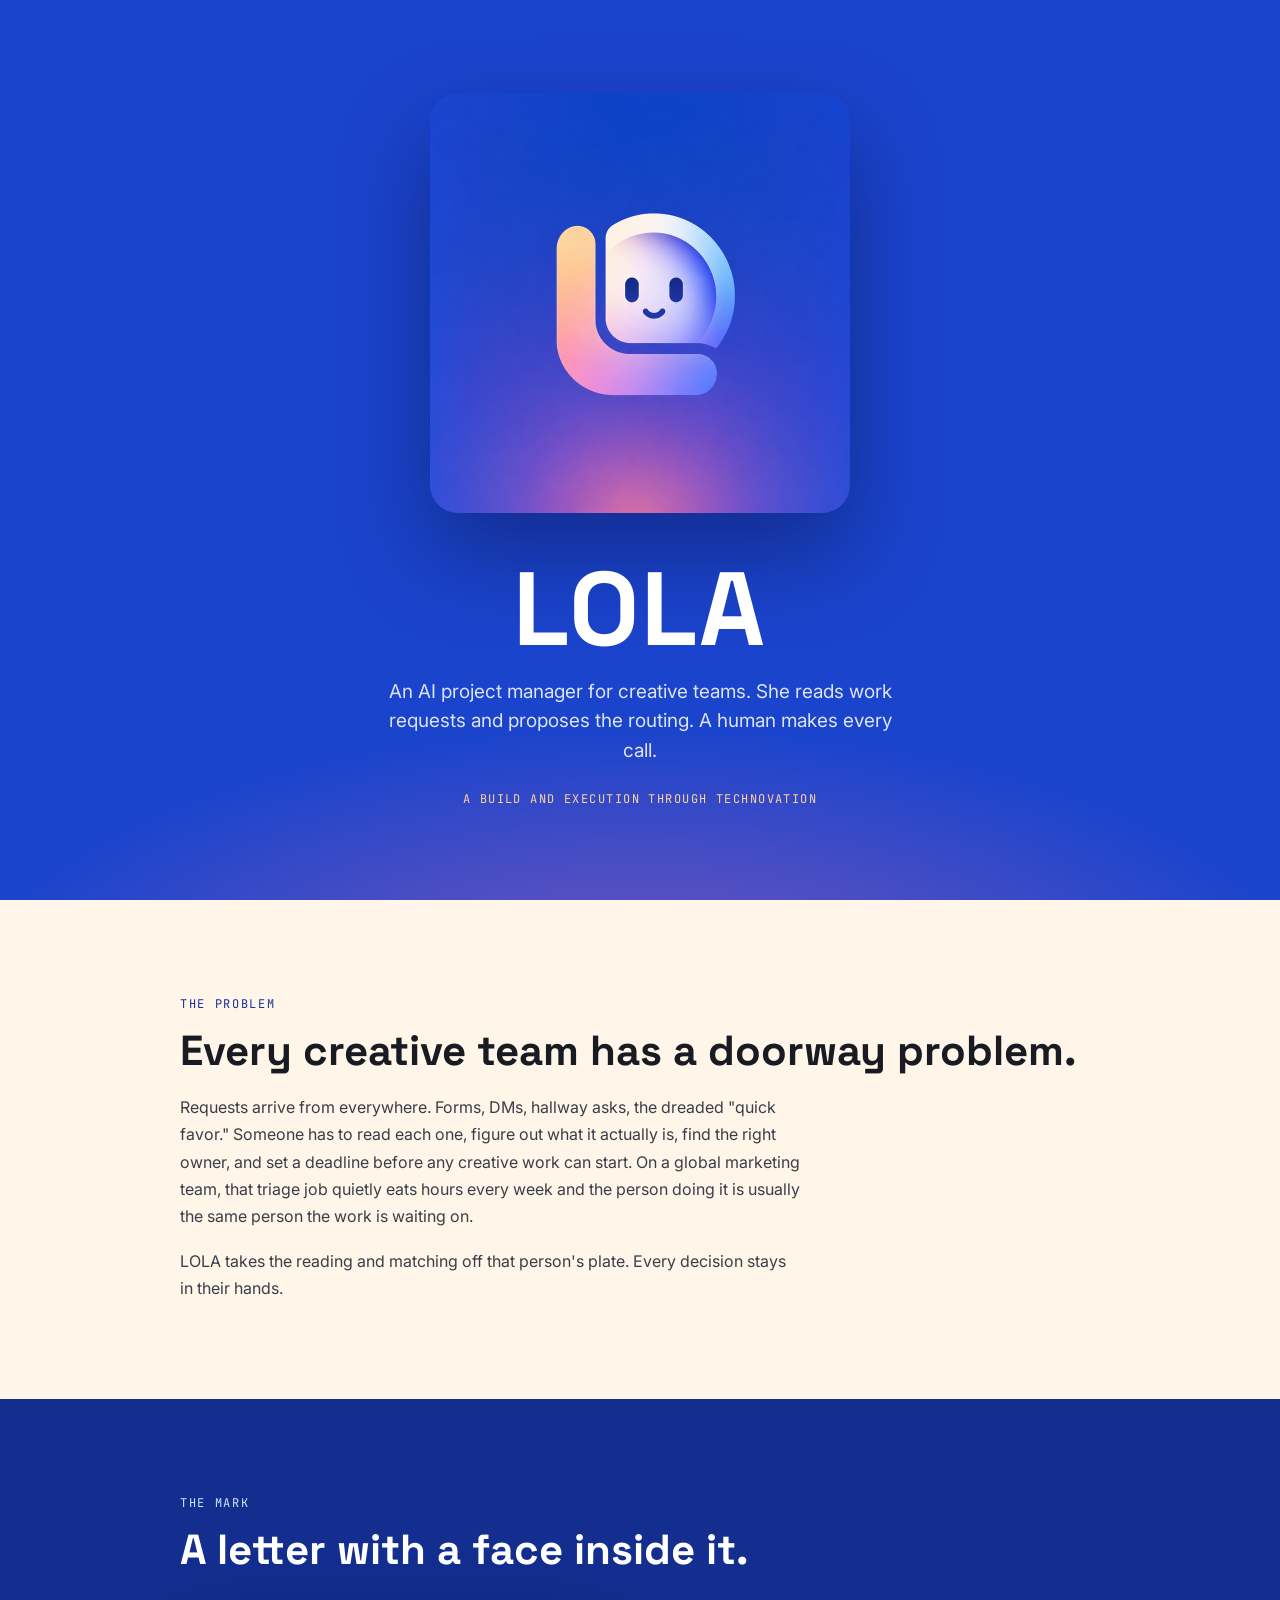
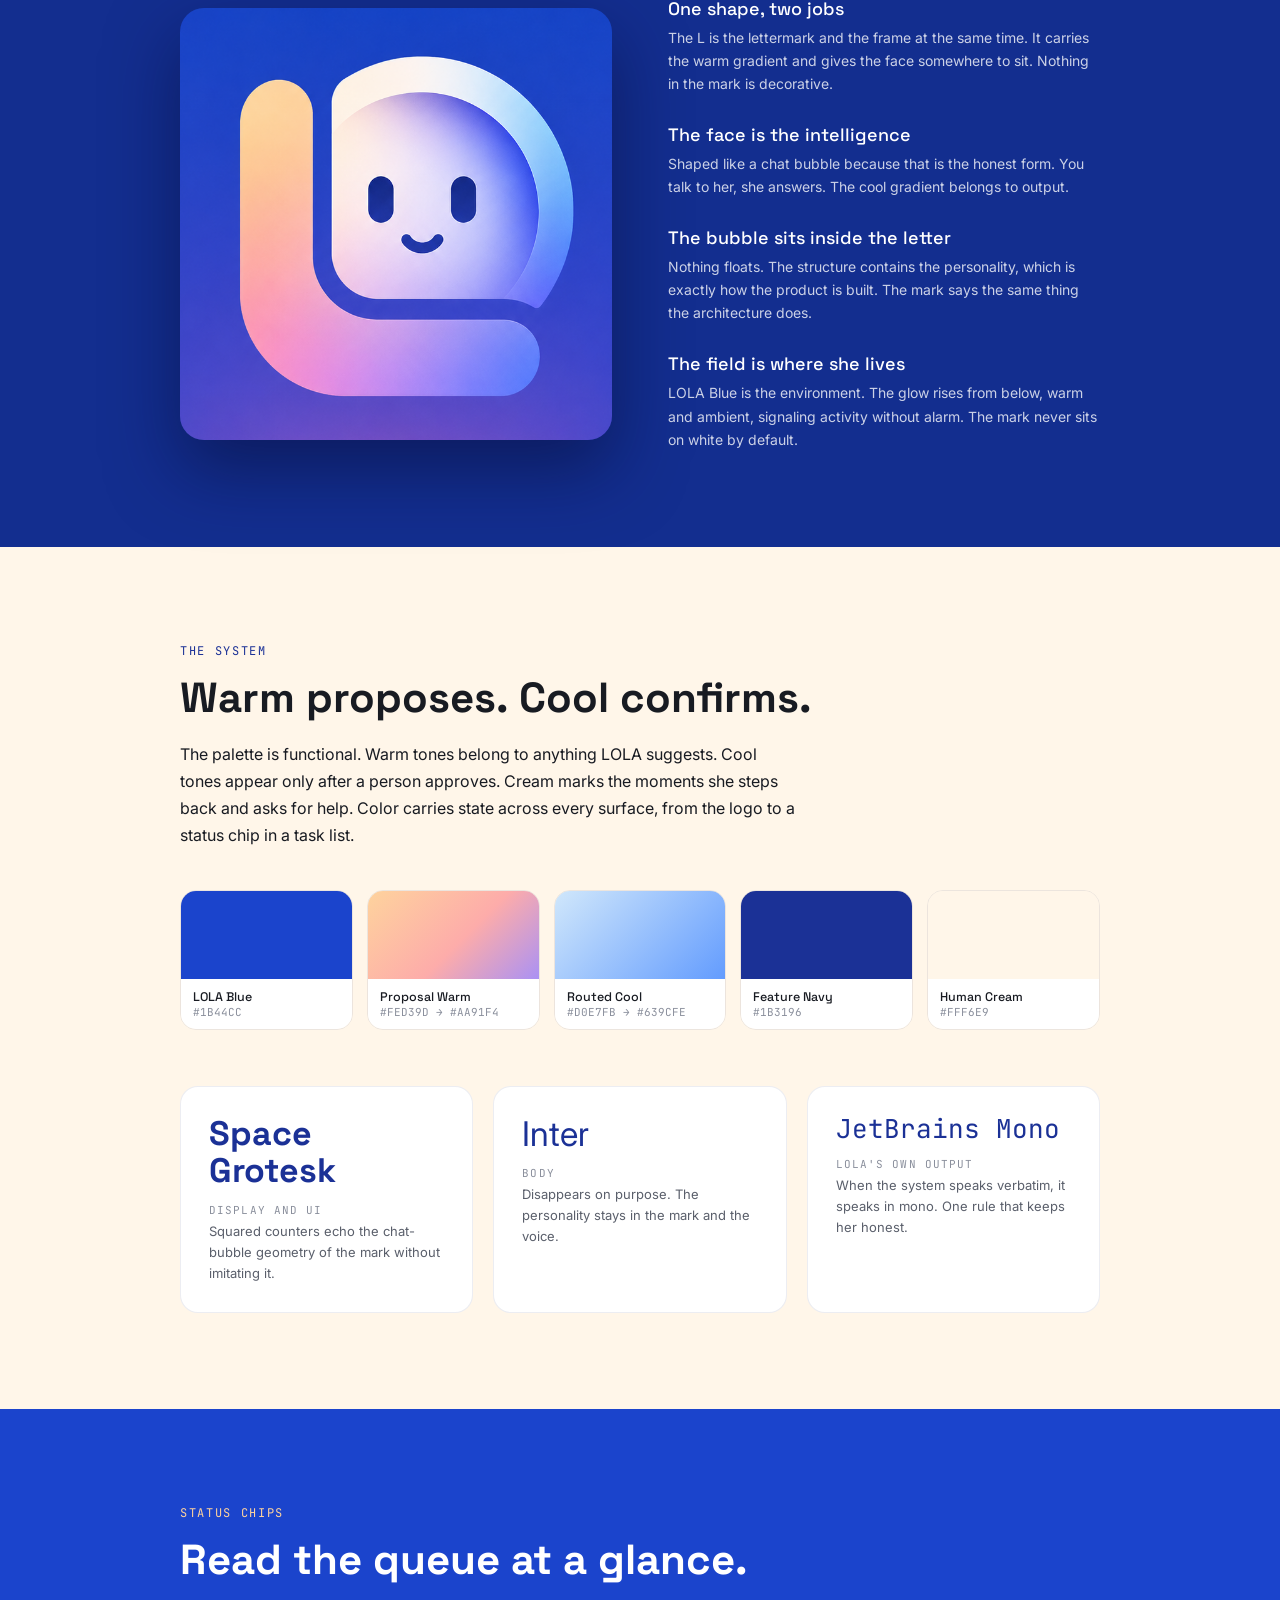
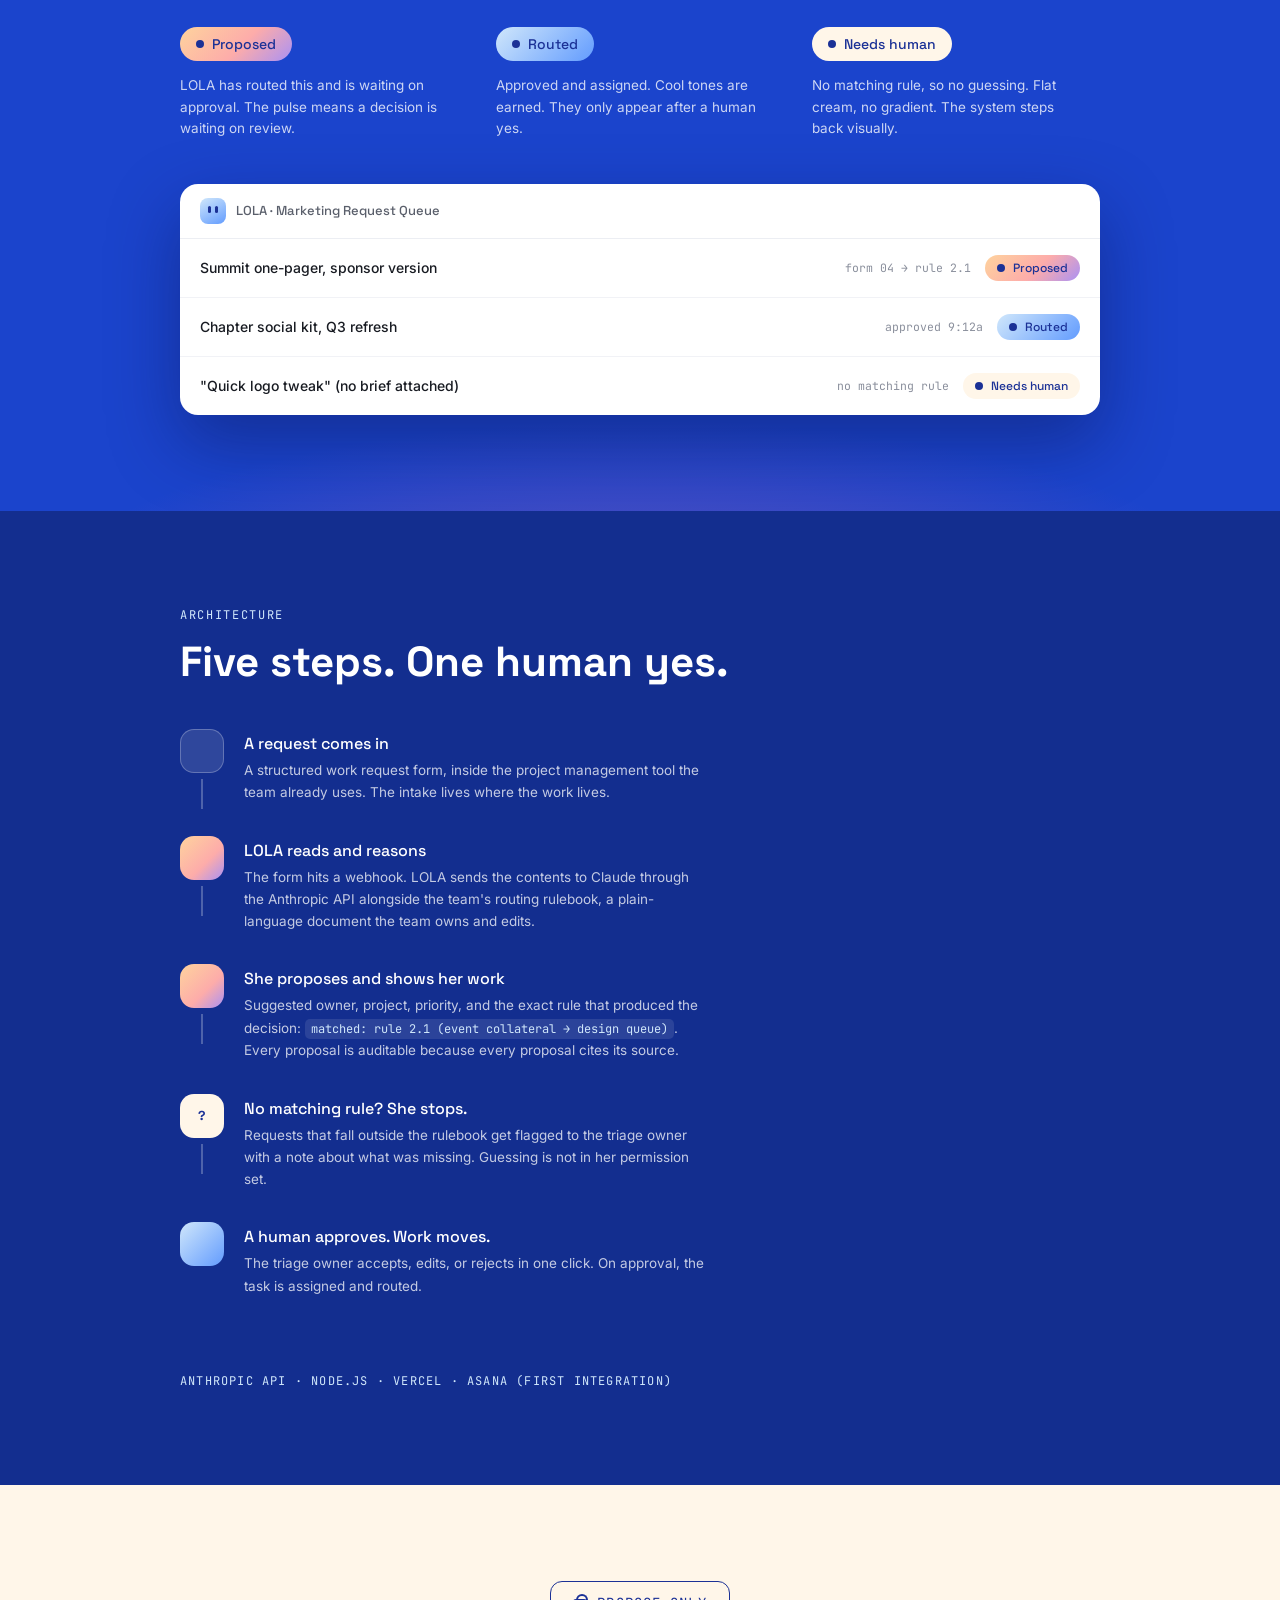
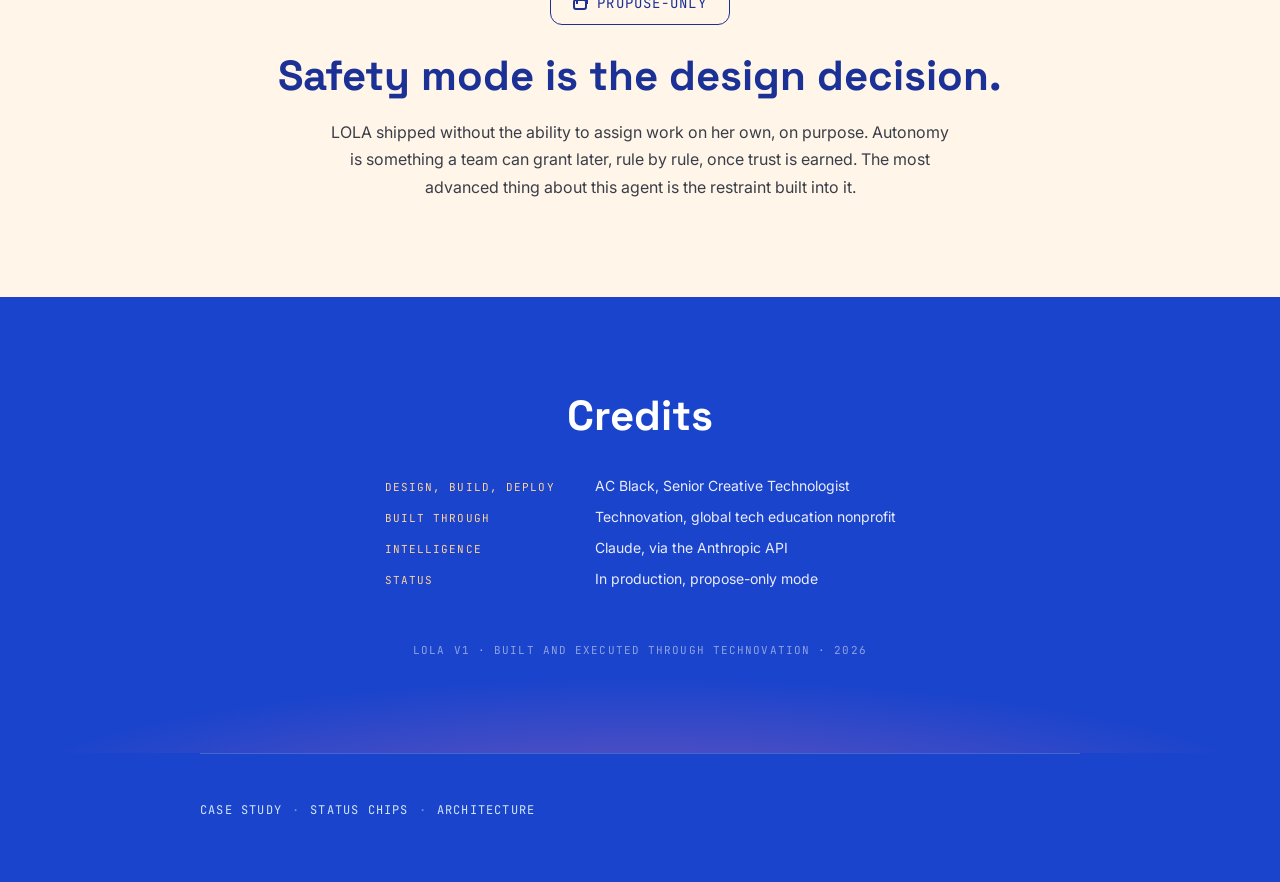
==== index.html @ 2197dcaf "LOLA brand site: case study, spec sheets, shared tokens Static site for GitHub Pages. Case study at " ====
<!DOCTYPE html>
<html lang="en">
<head>
<meta charset="UTF-8">
<meta name="viewport" content="width=device-width, initial-scale=1.0">
<title>LOLA · Case Study</title>
<link rel="preconnect" href="https://fonts.googleapis.com">
<link href="https://fonts.googleapis.com/css2?family=Space+Grotesk:wght@400;500;700&family=Inter:wght@400;500&family=JetBrains+Mono:wght@400;500&display=swap" rel="stylesheet">
<link rel="stylesheet" href="assets/tokens.css">
<link rel="stylesheet" href="assets/shared.css">
<style>
  :root{
    --field-deep:#132E8F;
    --ink:#181B22;
  }
  html{scroll-behavior:smooth;}
  @media (prefers-reduced-motion:reduce){html{scroll-behavior:auto;}}
  .mono{font-family:'JetBrains Mono',monospace;}
  .grotesk{font-family:'Space Grotesk',sans-serif;}

  /* ============ HERO ============ */
  .hero{
    min-height:100vh;
    display:flex;flex-direction:column;align-items:center;justify-content:center;
    text-align:center;padding:64px 24px;
    background:var(--field);
    background-image:radial-gradient(ellipse 85% 50% at 50% 112%, rgba(187,100,175,.6), transparent 62%);
    position:relative;
  }
  .hero img{
    width:min(420px,72vw);border-radius:28px;
    box-shadow:0 40px 90px rgba(8,16,70,.45);
    margin-bottom:44px;
  }
  .hero h1{
    font-family:'Space Grotesk',sans-serif;font-weight:700;
    font-size:clamp(52px,9vw,104px);letter-spacing:.02em;line-height:1;
  }
  .hero .sub{
    margin-top:16px;font-size:clamp(15px,2vw,19px);color:rgba(255,255,255,.85);
    max-width:44ch;line-height:1.55;
  }
  .hero .credit{
    margin-top:26px;
    font-family:'JetBrains Mono',monospace;font-size:12px;letter-spacing:.12em;
    text-transform:uppercase;color:var(--warm-a);
  }

  /* ============ SHARED ============ */
  section{padding:96px 24px;}
  .wrap{max-width:920px;margin:0 auto;}
  .kicker{
    font-family:'JetBrains Mono',monospace;font-size:12px;letter-spacing:.14em;
    text-transform:uppercase;margin-bottom:16px;
  }
  h2{
    font-family:'Space Grotesk',sans-serif;font-weight:700;
    font-size:clamp(28px,4.5vw,42px);line-height:1.1;margin-bottom:20px;
  }
  .body-copy{font-size:16px;line-height:1.7;max-width:62ch;}
  .body-copy + .body-copy{margin-top:18px;}

  /* ============ PROBLEM (cream) ============ */
  .s-problem{background:var(--cream);color:var(--ink);}
  .s-problem .kicker{color:var(--navy);}
  .s-problem .body-copy{color:#3a3e48;}


  /* ============ MARK ANATOMY ============ */
  .s-mark{background:var(--field-deep);}
  .s-mark .kicker{color:var(--cool-a);}
  .anatomy{display:grid;grid-template-columns:1fr 1fr;gap:56px;align-items:center;margin-top:24px;}
  .anatomy img{width:100%;border-radius:24px;box-shadow:0 30px 70px rgba(5,10,50,.5);}
  .an-list{display:flex;flex-direction:column;gap:28px;}
  .an-item .n{
    font-family:'JetBrains Mono',monospace;font-size:12px;color:var(--warm-a);
    letter-spacing:.1em;margin-bottom:6px;display:block;
  }
  .an-item h3{font-family:'Space Grotesk',sans-serif;font-weight:500;font-size:18px;margin-bottom:6px;}
  .an-item p{font-size:14px;line-height:1.65;color:rgba(255,255,255,.78);}
  @media (max-width:760px){.anatomy{grid-template-columns:1fr;}}

  /* ============ BRAND SYSTEM (cream) ============ */
  .s-brand{background:var(--cream);color:var(--ink);}
  .s-brand .kicker{color:var(--navy);}
  .swatches{display:grid;grid-template-columns:repeat(auto-fit,minmax(120px,1fr));gap:14px;margin:40px 0 56px;}
  .swatch{border-radius:16px;overflow:hidden;border:1px solid rgba(20,30,90,.08);}
  .swatch .color{height:88px;}
  .swatch .label{padding:10px 12px;background:#fff;}
  .swatch .label .name{font-family:'Space Grotesk',sans-serif;font-weight:500;font-size:12.5px;color:var(--ink);}
  .swatch .label .hex{font-family:'JetBrains Mono',monospace;font-size:11px;color:#8a8f9c;}
  .type-spec{display:grid;grid-template-columns:repeat(auto-fit,minmax(240px,1fr));gap:20px;}
  .type-card{background:#fff;border-radius:18px;padding:28px;border:1px solid rgba(20,30,90,.08);}
  .type-card .sample{font-size:34px;line-height:1.1;color:var(--navy);margin-bottom:14px;}
  .type-card .role{font-family:'JetBrains Mono',monospace;font-size:11px;letter-spacing:.1em;text-transform:uppercase;color:#8a8f9c;margin-bottom:4px;}
  .type-card .why{font-size:13px;color:#5a5f6b;line-height:1.6;}

  /* ============ CHIPS ============ */
  .s-chips{background:var(--field);background-image:radial-gradient(ellipse 80% 50% at 50% 118%, rgba(187,100,175,.5), transparent 62%);}
  .s-chips .kicker{color:var(--warm-a);}
  .chip-grid{display:grid;grid-template-columns:repeat(auto-fit,minmax(220px,1fr));gap:28px;margin:44px 0;}
  .chip-cell .desc{font-size:13.5px;line-height:1.6;color:rgba(255,255,255,.78);margin-top:14px;max-width:30ch;}
  .queue{
    background:#fff;border-radius:18px;overflow:hidden;color:var(--ink);
    box-shadow:0 28px 70px rgba(8,16,70,.4);
  }

  /* ============ ARCHITECTURE ============ */
  .s-arch{background:var(--field-deep);}
  .s-arch .kicker{color:var(--cool-a);}
  .flow{margin-top:44px;}
  .line{min-height:30px;}
  .stage-body{padding-bottom:32px;}
  .stage-copy{line-height:1.65;}
  .stack-line{
    margin-top:44px;font-family:'JetBrains Mono',monospace;font-size:12px;
    letter-spacing:.1em;color:var(--cool-a);text-transform:uppercase;
  }

  /* ============ SAFETY ============ */
  .s-safety{background:var(--cream);color:var(--ink);text-align:center;}
  .safety-badge{
    display:inline-flex;align-items:center;gap:10px;
    border:1.5px solid var(--navy);border-radius:12px;padding:12px 22px;
    font-family:'JetBrains Mono',monospace;font-size:14px;letter-spacing:.08em;color:var(--navy);
    margin-bottom:28px;
  }
  .lock{width:14px;height:11px;border:2px solid var(--navy);border-radius:3px;position:relative;flex:none;margin-top:4px;}
  .lock::before{content:"";position:absolute;width:8px;height:8px;border:2px solid var(--navy);border-bottom:none;border-radius:6px 6px 0 0;left:1px;top:-7px;}
  .s-safety h2{color:var(--navy);}
  .s-safety .body-copy{color:#3a3e48;margin:0 auto;}

  /* ============ CREDITS ============ */
  .s-credits{background:var(--field);text-align:center;
    background-image:radial-gradient(ellipse 85% 50% at 50% 115%, rgba(187,100,175,.55), transparent 62%);
  }
  .s-credits h2{margin-bottom:36px;}
  .credit-list{display:inline-flex;flex-direction:column;gap:14px;text-align:left;}
  .credit-item{display:flex;gap:20px;align-items:baseline;font-size:14px;}
  .credit-item .role{
    font-family:'JetBrains Mono',monospace;font-size:11px;letter-spacing:.1em;
    text-transform:uppercase;color:var(--warm-a);width:190px;flex:none;
  }
  .credit-item .val{color:rgba(255,255,255,.9);}
  .fin{margin-top:56px;font-family:'JetBrains Mono',monospace;font-size:11px;letter-spacing:.1em;color:rgba(255,255,255,.5);}
</style>
</head>
<body>

<!-- HERO -->
<header class="hero">
  <img src="assets/lola-hero.png" alt="LOLA logo: a warm gradient letter L holding a smiling chat-bubble face on a blue field">
  <h1>LOLA</h1>
  <p class="sub">An AI project manager for creative teams. She reads work requests and proposes the routing. A human makes every call.</p>
  <p class="credit">A build and execution through Technovation</p>
</header>

<!-- PROBLEM -->
<section class="s-problem">
  <div class="wrap">
    <p class="kicker">The problem</p>
    <h2>Every creative team has a doorway problem.</h2>
    <p class="body-copy">Requests arrive from everywhere. Forms, DMs, hallway asks, the dreaded "quick favor." Someone has to read each one, figure out what it actually is, find the right owner, and set a deadline before any creative work can start. On a global marketing team, that triage job quietly eats hours every week and the person doing it is usually the same person the work is waiting on.</p>
    <p class="body-copy">LOLA takes the reading and matching off that person's plate. Every decision stays in their hands.</p>
  </div>
</section>

<!-- MARK -->
<section class="s-mark">
  <div class="wrap">
    <p class="kicker">The mark</p>
    <h2>A letter with a face inside it.</h2>
    <div class="anatomy">
      <img src="assets/lola-mark-detail.png" alt="Close crop of the LOLA mark showing the L wrapped around the chat-bubble face">
      <div class="an-list">
        <div class="an-item">
          <h3>One shape, two jobs</h3>
          <p>The L is the lettermark and the frame at the same time. It carries the warm gradient and gives the face somewhere to sit. Nothing in the mark is decorative.</p>
        </div>
        <div class="an-item">
          <h3>The face is the intelligence</h3>
          <p>Shaped like a chat bubble because that is the honest form. You talk to her, she answers. The cool gradient belongs to output.</p>
        </div>
        <div class="an-item">
          <h3>The bubble sits inside the letter</h3>
          <p>Nothing floats. The structure contains the personality, which is exactly how the product is built. The mark says the same thing the architecture does.</p>
        </div>
        <div class="an-item">
          <h3>The field is where she lives</h3>
          <p>LOLA Blue is the environment. The glow rises from below, warm and ambient, signaling activity without alarm. The mark never sits on white by default.</p>
        </div>
      </div>
    </div>
  </div>
</section>

<!-- BRAND SYSTEM -->
<section class="s-brand">
  <div class="wrap">
    <p class="kicker">The system</p>
    <h2>Warm proposes. Cool confirms.</h2>
    <p class="body-copy">The palette is functional. Warm tones belong to anything LOLA suggests. Cool tones appear only after a person approves. Cream marks the moments she steps back and asks for help. Color carries state across every surface, from the logo to a status chip in a task list.</p>
    <div class="swatches">
      <div class="swatch"><div class="color" style="background:#1B44CC"></div><div class="label"><div class="name">LOLA Blue</div><div class="hex">#1B44CC</div></div></div>
      <div class="swatch"><div class="color" style="background:linear-gradient(135deg,#FED39D,#FDACAA 55%,#AA91F4)"></div><div class="label"><div class="name">Proposal Warm</div><div class="hex">#FED39D → #AA91F4</div></div></div>
      <div class="swatch"><div class="color" style="background:linear-gradient(135deg,#D0E7FB,#639CFE)"></div><div class="label"><div class="name">Routed Cool</div><div class="hex">#D0E7FB → #639CFE</div></div></div>
      <div class="swatch"><div class="color" style="background:#1B3196"></div><div class="label"><div class="name">Feature Navy</div><div class="hex">#1B3196</div></div></div>
      <div class="swatch"><div class="color" style="background:#FFF6E9"></div><div class="label"><div class="name">Human Cream</div><div class="hex">#FFF6E9</div></div></div>
    </div>
    <div class="type-spec">
      <div class="type-card">
        <div class="sample" style="font-family:'Space Grotesk',sans-serif;font-weight:700;">Space Grotesk</div>
        <div class="role">Display and UI</div>
        <p class="why">Squared counters echo the chat-bubble geometry of the mark without imitating it.</p>
      </div>
      <div class="type-card">
        <div class="sample" style="font-family:'Inter',sans-serif;">Inter</div>
        <div class="role">Body</div>
        <p class="why">Disappears on purpose. The personality stays in the mark and the voice.</p>
      </div>
      <div class="type-card">
        <div class="sample" style="font-family:'JetBrains Mono',monospace;font-size:26px;">JetBrains Mono</div>
        <div class="role">LOLA's own output</div>
        <p class="why">When the system speaks verbatim, it speaks in mono. One rule that keeps her honest.</p>
      </div>
    </div>
  </div>
</section>

<!-- CHIPS -->
<section class="s-chips">
  <div class="wrap">
    <p class="kicker">Status chips</p>
    <h2>Read the queue at a glance.</h2>
    <div class="chip-grid">
      <div class="chip-cell">
        <span class="chip chip-proposal"><span class="dot"></span>Proposed</span>
        <p class="desc">LOLA has routed this and is waiting on approval. The pulse means a decision is waiting on review.</p>
      </div>
      <div class="chip-cell">
        <span class="chip chip-routed"><span class="dot"></span>Routed</span>
        <p class="desc">Approved and assigned. Cool tones are earned. They only appear after a human yes.</p>
      </div>
      <div class="chip-cell">
        <span class="chip chip-human"><span class="dot"></span>Needs human</span>
        <p class="desc">No matching rule, so no guessing. Flat cream, no gradient. The system steps back visually.</p>
      </div>
    </div>
    <div class="queue">
      <div class="queue-head"><span class="avatar"></span> LOLA · Marketing Request Queue</div>
      <div class="task">
        <span class="task-title">Summit one-pager, sponsor version</span>
        <span class="task-meta">form 04 → rule 2.1</span>
        <span class="chip chip-proposal sm"><span class="dot"></span>Proposed</span>
      </div>
      <div class="task">
        <span class="task-title">Chapter social kit, Q3 refresh</span>
        <span class="task-meta">approved 9:12a</span>
        <span class="chip chip-routed sm"><span class="dot"></span>Routed</span>
      </div>
      <div class="task">
        <span class="task-title">"Quick logo tweak" (no brief attached)</span>
        <span class="task-meta">no matching rule</span>
        <span class="chip chip-human sm"><span class="dot"></span>Needs human</span>
      </div>
    </div>
  </div>
</section>

<!-- ARCHITECTURE -->
<section class="s-arch">
  <div class="wrap">
    <p class="kicker">Architecture</p>
    <h2>Five steps. One human yes.</h2>
    <div class="flow">
      <div class="stage">
        <div class="rail"><div class="node ghost"></div><div class="line"></div></div>
        <div class="stage-body">
          <p class="stage-title">A request comes in</p>
          <p class="stage-copy">A structured work request form, inside the project management tool the team already uses. The intake lives where the work lives.</p>
        </div>
      </div>
      <div class="stage">
        <div class="rail"><div class="node warm"></div><div class="line"></div></div>
        <div class="stage-body">
          <p class="stage-title">LOLA reads and reasons</p>
          <p class="stage-copy">The form hits a webhook. LOLA sends the contents to Claude through the Anthropic API alongside the team's routing rulebook, a plain-language document the team owns and edits.</p>
        </div>
      </div>
      <div class="stage">
        <div class="rail"><div class="node warm"></div><div class="line"></div></div>
        <div class="stage-body">
          <p class="stage-title">She proposes and shows her work</p>
          <p class="stage-copy">Suggested owner, project, priority, and the exact rule that produced the decision: <code>matched: rule 2.1 (event collateral → design queue)</code>. Every proposal is auditable because every proposal cites its source.</p>
        </div>
      </div>
      <div class="stage">
        <div class="rail"><div class="node cream" style="font-size:13px">?</div><div class="line"></div></div>
        <div class="stage-body">
          <p class="stage-title">No matching rule? She stops.</p>
          <p class="stage-copy">Requests that fall outside the rulebook get flagged to the triage owner with a note about what was missing. Guessing is not in her permission set.</p>
        </div>
      </div>
      <div class="stage">
        <div class="rail"><div class="node cool"></div></div>
        <div class="stage-body">
          <p class="stage-title">A human approves. Work moves.</p>
          <p class="stage-copy">The triage owner accepts, edits, or rejects in one click. On approval, the task is assigned and routed.</p>
        </div>
      </div>
    </div>
    <p class="stack-line">Anthropic API · Node.js · Vercel · Asana (first integration)</p>
  </div>
</section>

<!-- SAFETY -->
<section class="s-safety">
  <div class="wrap">
    <span class="safety-badge"><span class="lock"></span>PROPOSE-ONLY</span>
    <h2>Safety mode is the design decision.</h2>
    <p class="body-copy">LOLA shipped without the ability to assign work on her own, on purpose. Autonomy is something a team can grant later, rule by rule, once trust is earned. The most advanced thing about this agent is the restraint built into it.</p>
  </div>
</section>

<!-- CREDITS -->
<section class="s-credits">
  <div class="wrap">
    <h2>Credits</h2>
    <div class="credit-list">
      <div class="credit-item"><span class="role">Design, build, deploy</span><span class="val">AC Black, Senior Creative Technologist</span></div>
      <div class="credit-item"><span class="role">Built through</span><span class="val">Technovation, global tech education nonprofit</span></div>
      <div class="credit-item"><span class="role">Intelligence</span><span class="val">Claude, via the Anthropic API</span></div>
      <div class="credit-item"><span class="role">Status</span><span class="val">In production, propose-only mode</span></div>
    </div>
    <p class="fin">LOLA V1 · BUILT AND EXECUTED THROUGH TECHNOVATION · 2026</p>
  </div>
</section>

<footer class="site-foot">
  <nav class="site-nav" aria-label="Site pages">
    <a href="index.html">Case study</a><span class="sep">·</span><a href="specs/chips.html">Status chips</a><span class="sep">·</span><a href="specs/architecture.html">Architecture</a>
  </nav>
</footer>

</body>
</html>
---- assets/tokens.css ----
/* LOLA design tokens. Single source of truth.
   Warm gradients mean LOLA proposed something.
   Cool gradients mean a human approved it.
   Flat cream means she stopped and asked for help. */
:root{
  --field:#1B44CC;
  --glow:#BB64AF;
  --warm-a:#FED39D;
  --warm-b:#FDACAA;
  --warm-c:#AA91F4;
  --cool-a:#D0E7FB;
  --cool-b:#639CFE;
  --navy:#1B3196;
  --cream:#FFF6E9;
}
---- assets/shared.css ----
/* Styles shared by every LOLA page. Page files hold only what differs. */

*{margin:0;padding:0;box-sizing:border-box;}
body{font-family:'Inter',sans-serif;background:var(--field);color:#fff;}

/* ---- status chips ---- */
.chip{
  display:inline-flex;align-items:center;gap:8px;
  padding:8px 16px;border-radius:999px;
  font-family:'Space Grotesk',sans-serif;font-weight:500;font-size:14px;
}
.chip .dot{width:8px;height:8px;border-radius:50%;flex:none;background:var(--navy);}
.chip-proposal{background:linear-gradient(135deg,var(--warm-a),var(--warm-b) 55%,var(--warm-c));color:var(--navy);}
.chip-proposal .dot{animation:pulse 2.2s ease-in-out infinite;}
.chip-routed{background:linear-gradient(135deg,var(--cool-a),var(--cool-b));color:var(--navy);}
.chip-human{background:var(--cream);color:var(--navy);}
.chip.sm{padding:5px 12px;font-size:12px;}
@keyframes pulse{0%,100%{opacity:1;}50%{opacity:.35;}}
@media (prefers-reduced-motion:reduce){.chip-proposal .dot{animation:none;}}

/* ---- request queue rows ---- */
.queue-head,.task-head{
  display:flex;align-items:center;gap:10px;padding:14px 20px;
  border-bottom:1px solid #ECEEF3;
  font-family:'Space Grotesk',sans-serif;font-weight:500;font-size:13px;color:#5a5f6b;
}
.avatar{
  width:26px;height:26px;border-radius:8px;flex:none;position:relative;
  background:linear-gradient(150deg,var(--cool-a),var(--cool-b));
}
.avatar::before,.avatar::after{content:"";position:absolute;width:3px;height:7px;border-radius:2px;background:var(--navy);top:8px;}
.avatar::before{left:8px;}
.avatar::after{right:8px;}
.task{display:flex;align-items:center;gap:14px;padding:16px 20px;border-bottom:1px solid #F1F2F6;}
.task:last-child{border-bottom:none;}
.task-title{flex:1;font-size:14px;font-weight:500;}
.task-meta{font-family:'JetBrains Mono',monospace;font-size:11.5px;color:#8a8f9c;}

/* ---- lifecycle flow ---- */
.stage{display:flex;gap:20px;align-items:flex-start;}
.rail{display:flex;flex-direction:column;align-items:center;flex:none;width:44px;}
.node{
  width:44px;height:44px;border-radius:14px;flex:none;
  display:flex;align-items:center;justify-content:center;
  font-family:'Space Grotesk',sans-serif;font-weight:700;font-size:15px;color:var(--navy);
}
.node.warm{background:linear-gradient(135deg,var(--warm-a),var(--warm-b) 60%,var(--warm-c));}
.node.cool{background:linear-gradient(135deg,var(--cool-a),var(--cool-b));}
.node.cream{background:var(--cream);}
.node.ghost{background:rgba(255,255,255,.12);color:#fff;border:1px solid rgba(255,255,255,.25);}
.line{width:2px;flex:1;background:rgba(255,255,255,.25);margin:6px 0;}
.stage-body{padding-top:4px;}
.stage-title{font-family:'Space Grotesk',sans-serif;font-weight:500;font-size:16px;margin-bottom:5px;}
.stage-copy{font-size:13.5px;color:rgba(255,255,255,.75);max-width:52ch;}
.stage-copy code{
  font-family:'JetBrains Mono',monospace;font-size:12px;
  background:rgba(255,255,255,.1);border-radius:5px;padding:2px 6px;color:var(--cool-a);
}

/* ---- spec sheet scaffolding ---- */
.sheet{max-width:880px;margin:0 auto;}
.sheet .eyebrow{
  font-family:'JetBrains Mono',monospace;
  font-size:12px;letter-spacing:.14em;text-transform:uppercase;
  color:var(--cool-a);opacity:.85;margin-bottom:14px;
}
.sheet h1{
  font-family:'Space Grotesk',sans-serif;
  font-weight:700;font-size:clamp(30px,5vw,44px);line-height:1.05;
  margin-bottom:10px;
}
.sheet .lede{font-size:15px;line-height:1.6;color:rgba(255,255,255,.82);margin-bottom:56px;}
.sheet .lede strong{color:#fff;font-weight:500;}
.sheet section{margin-bottom:56px;}
.sheet h2{
  font-family:'Space Grotesk',sans-serif;font-weight:500;font-size:13px;
  letter-spacing:.12em;text-transform:uppercase;color:var(--warm-a);
  border-bottom:1px solid rgba(255,255,255,.18);
  padding-bottom:10px;
}
.sheet .footer{
  margin-top:64px;font-family:'JetBrains Mono',monospace;font-size:11px;
  color:rgba(255,255,255,.45);letter-spacing:.08em;
}

/* ---- site footer nav ---- */
.site-foot{padding:0 24px 64px;}
.site-nav{
  max-width:880px;margin:0 auto;padding:48px 0 0;
  border-top:1px solid rgba(255,255,255,.18);
  font-family:'JetBrains Mono',monospace;font-size:12px;
  letter-spacing:.1em;text-transform:uppercase;
}
.site-nav a{color:var(--cool-a);text-decoration:none;}
.site-nav a:hover,.site-nav a:focus-visible{text-decoration:underline;}
.site-nav .sep{color:rgba(255,255,255,.4);margin:0 10px;}
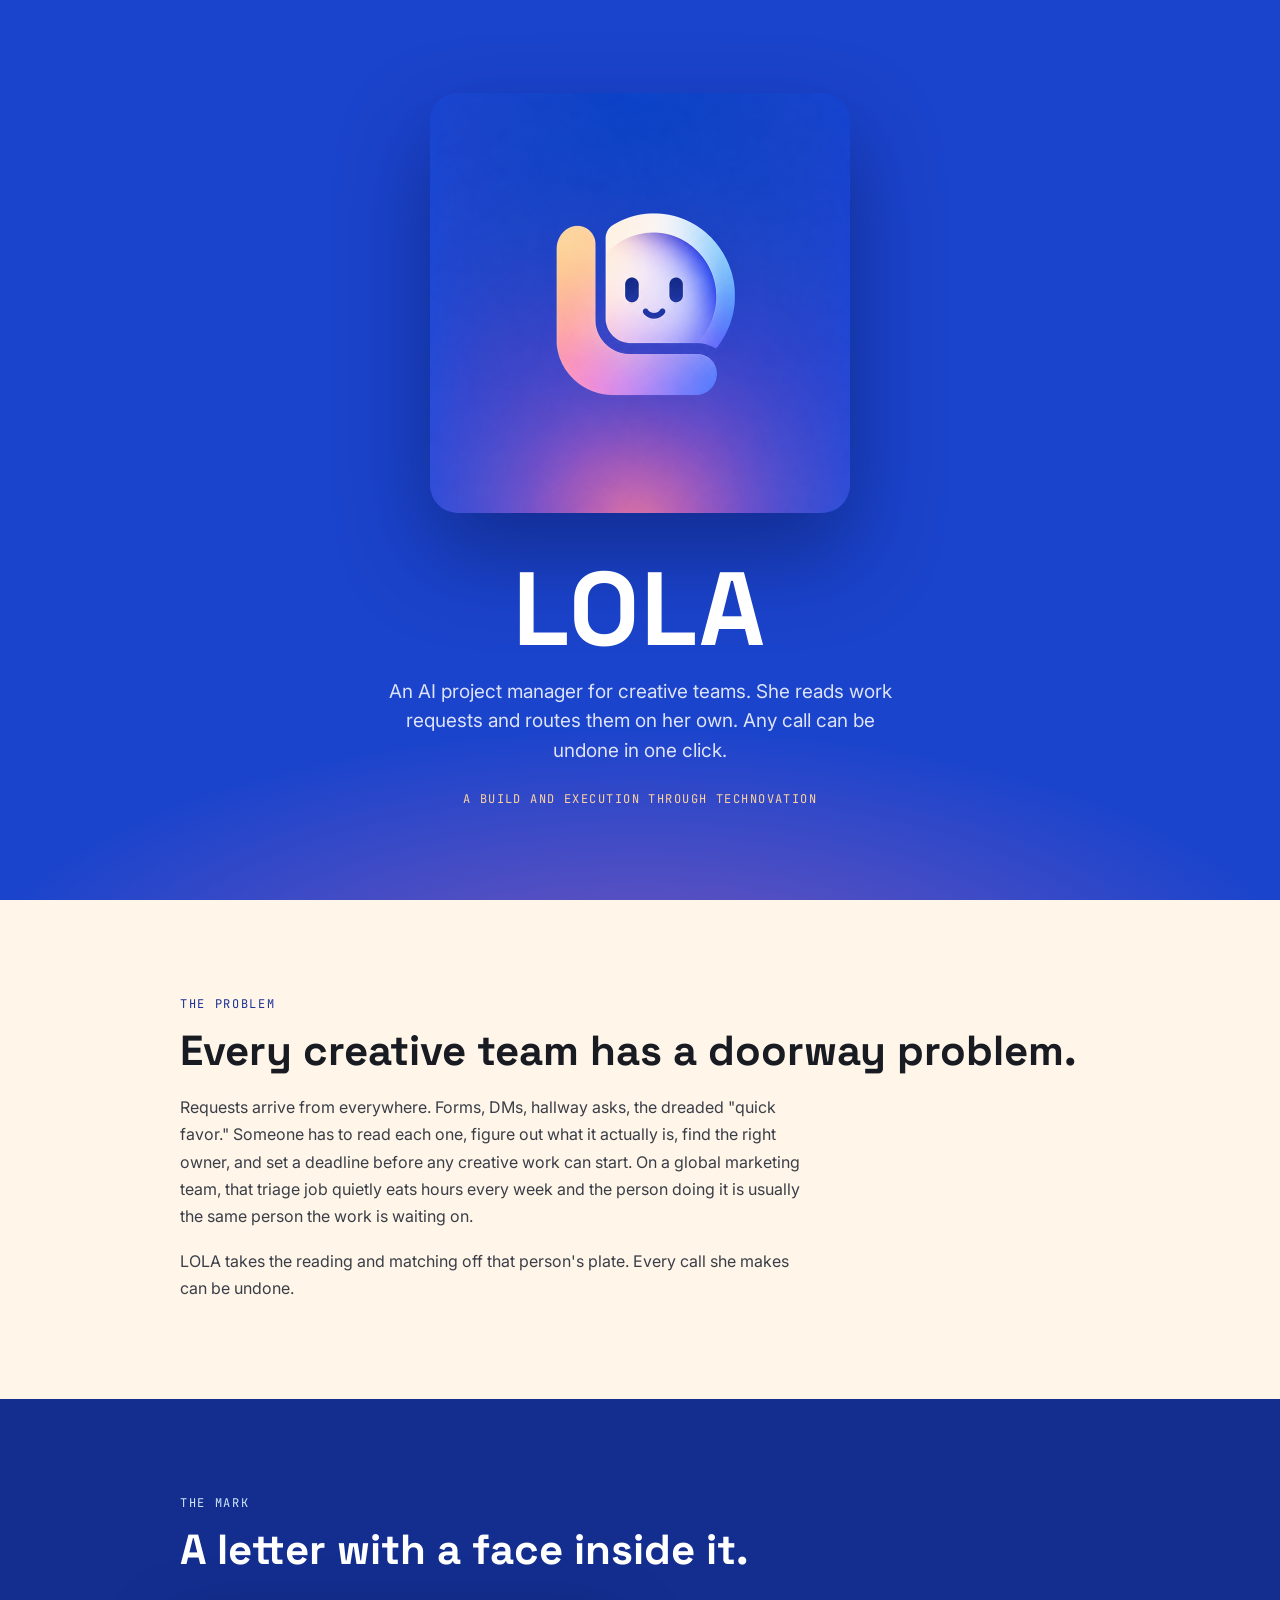
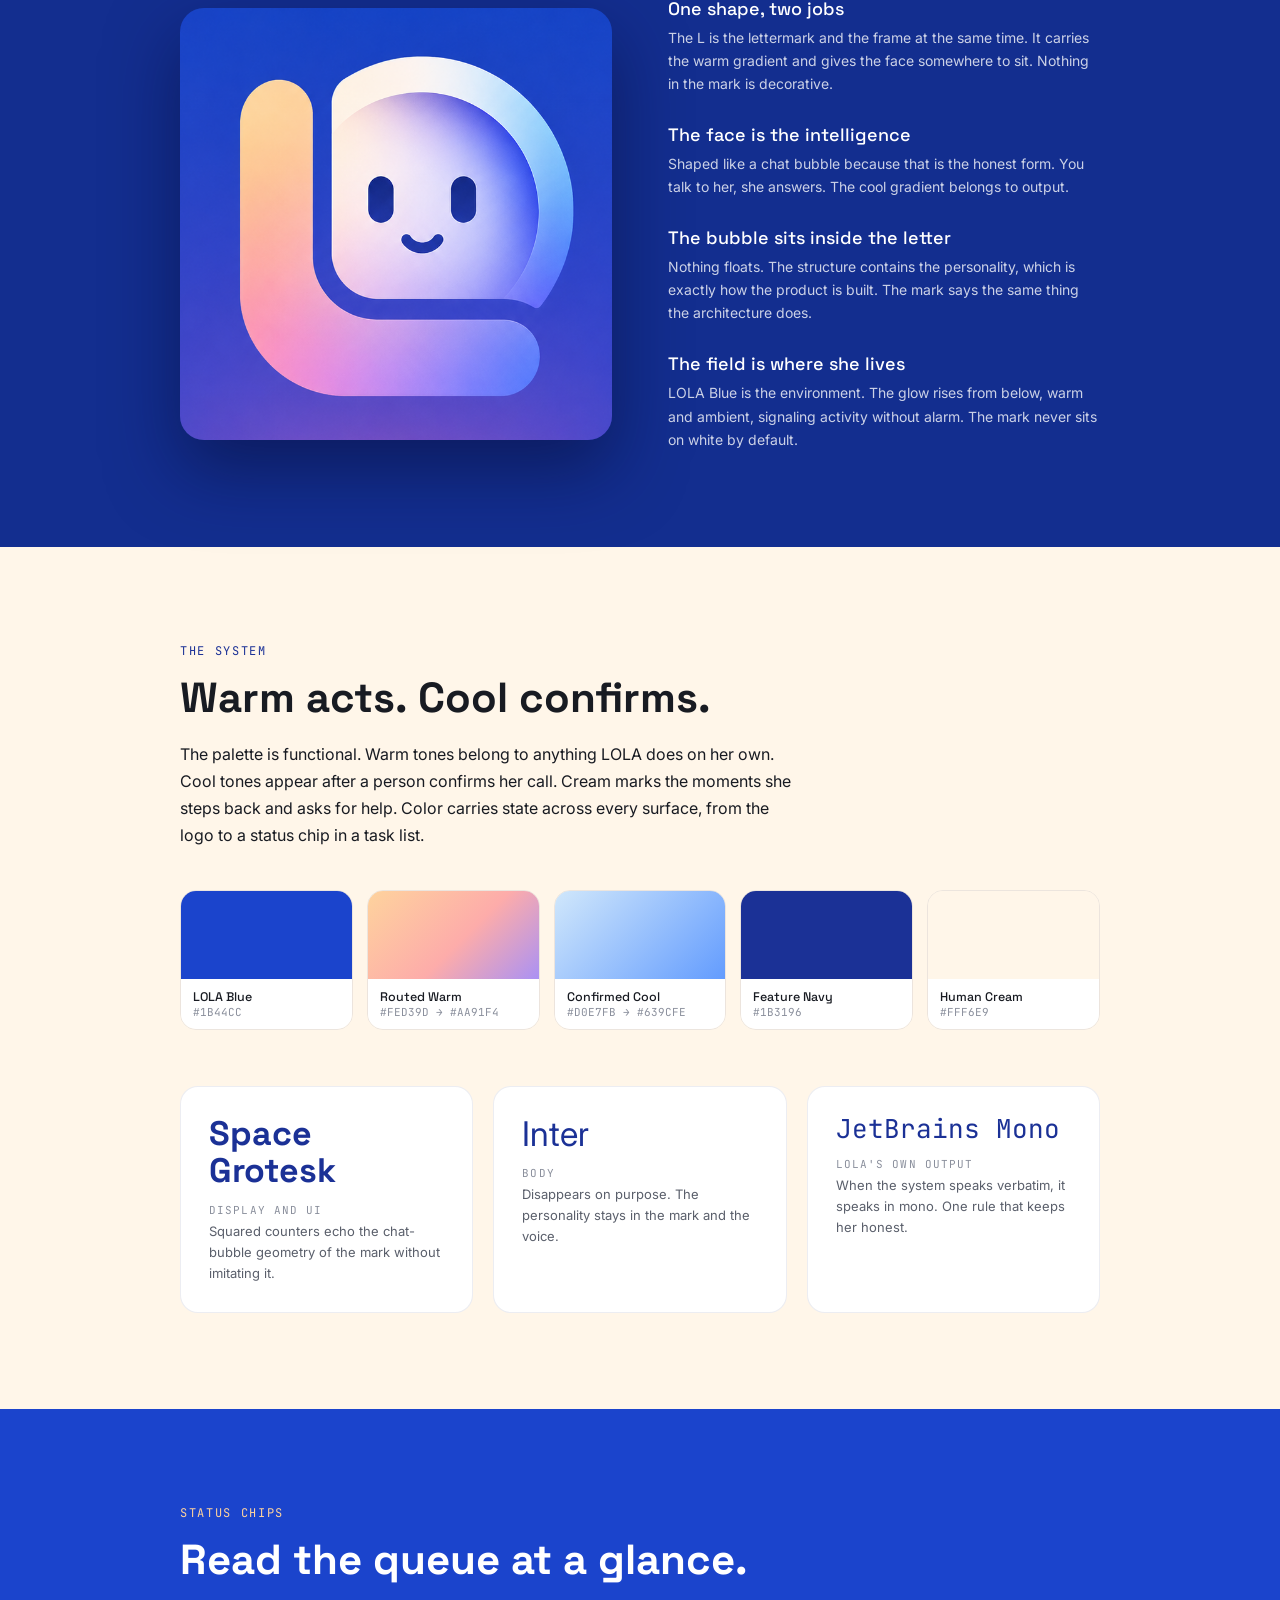
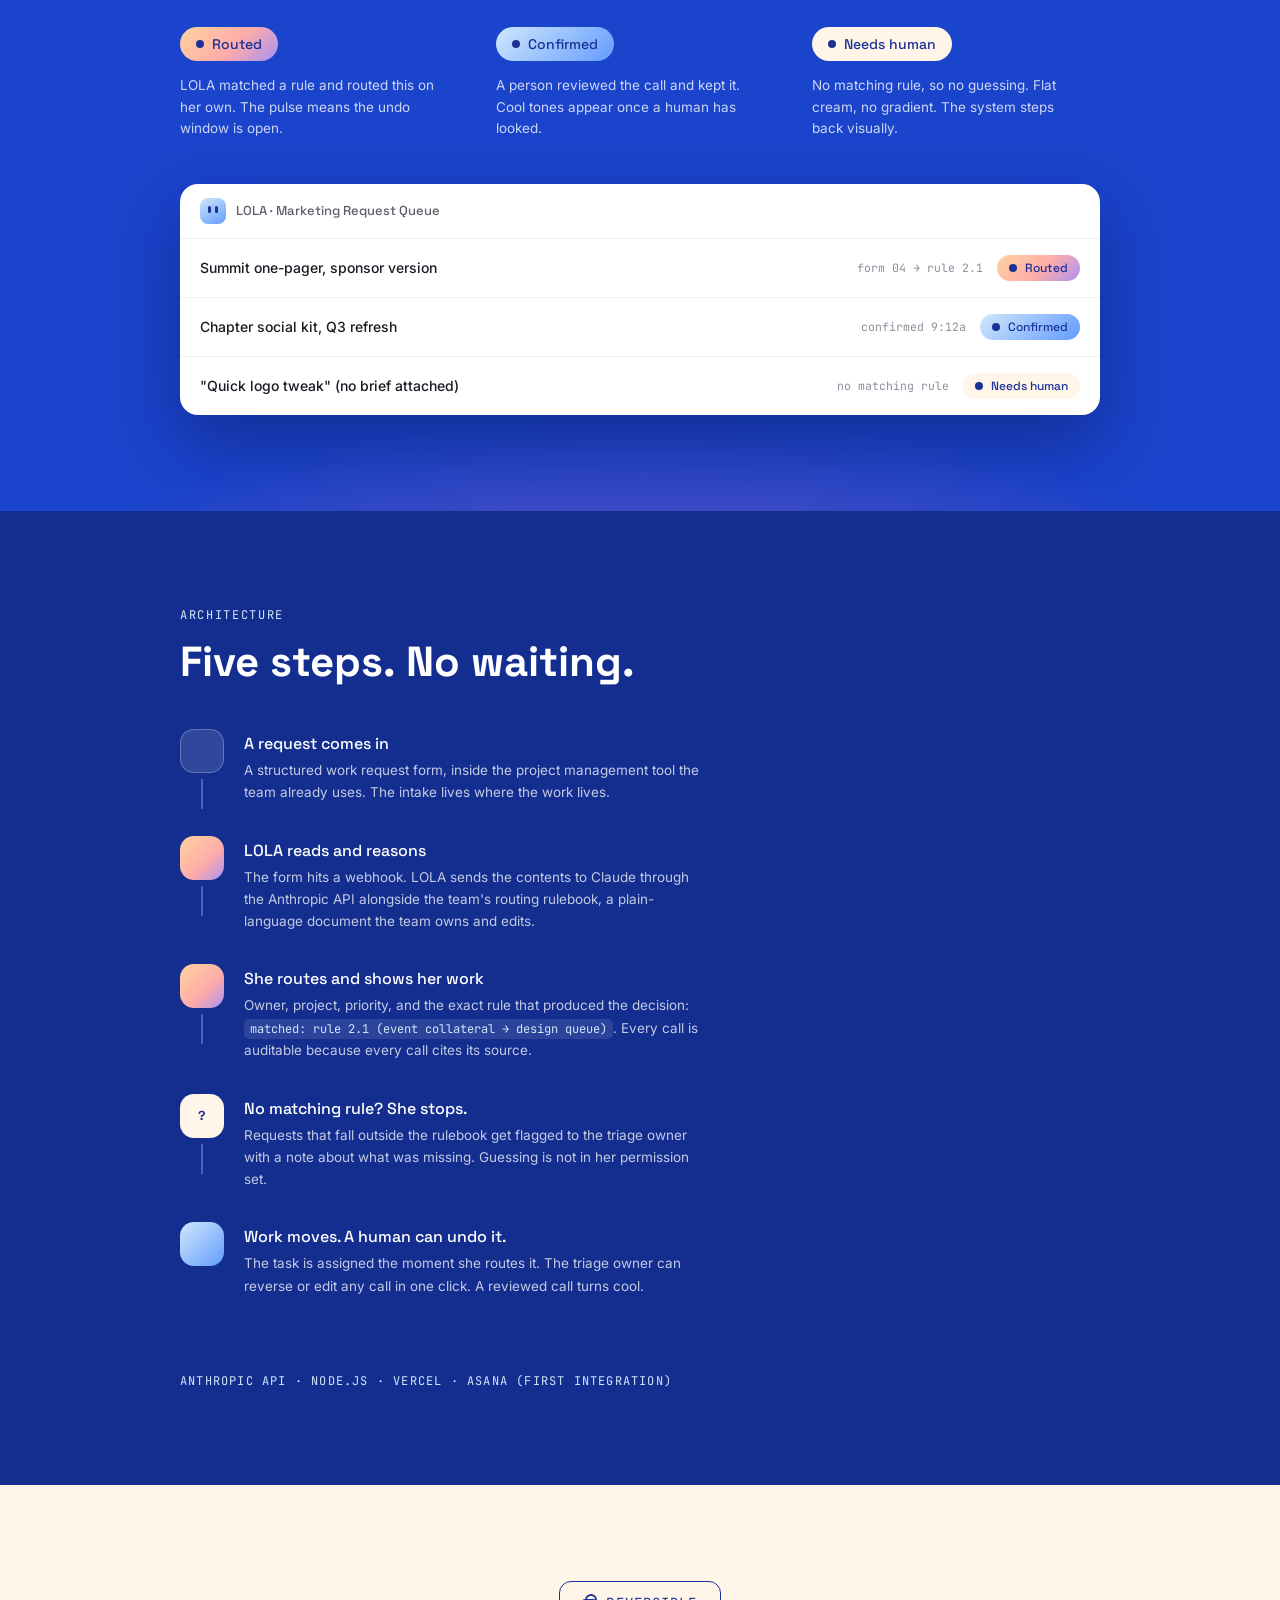
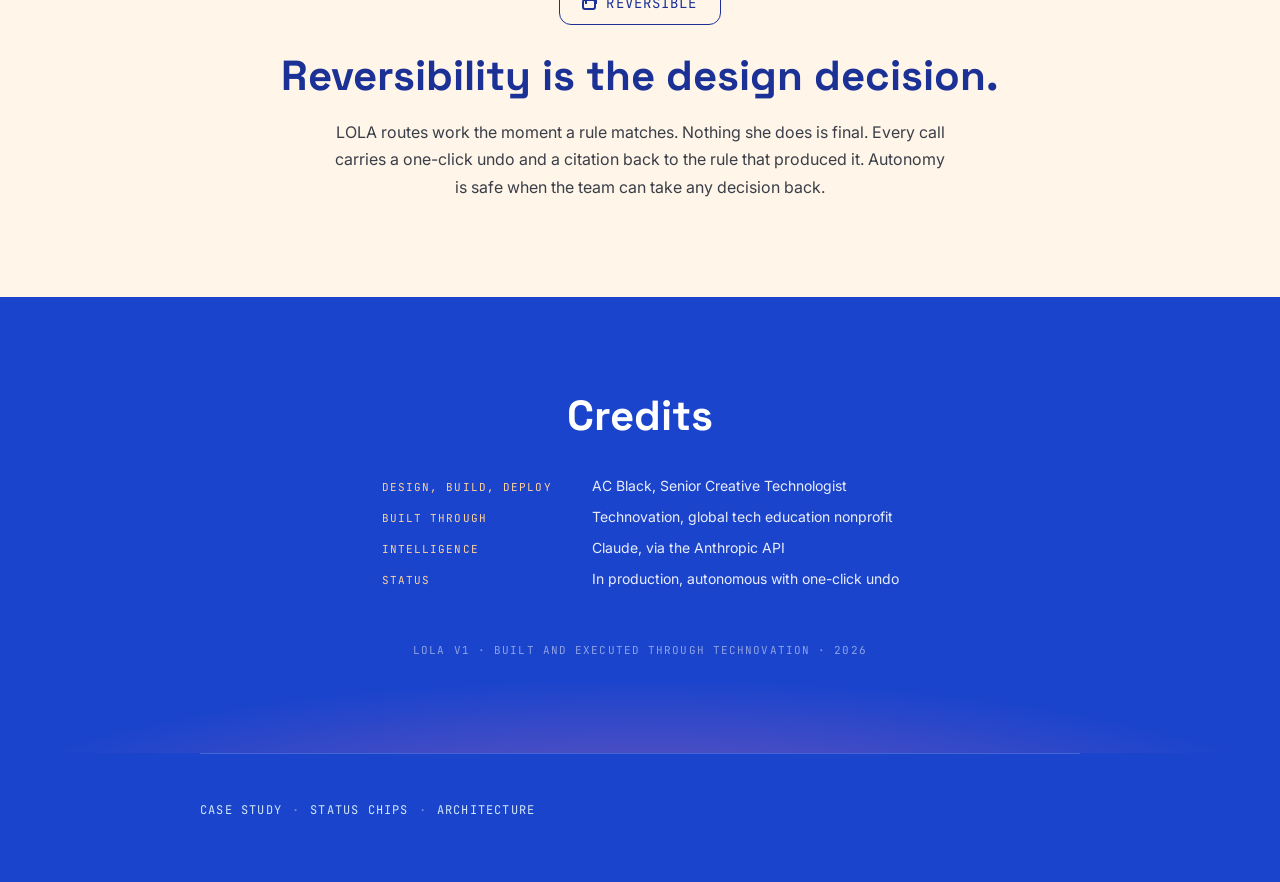
==== commit cf27fb92: "content: LOLA routes autonomously, approval becomes one-click undo Warm now means LOLA acted on her " ====
--- a/index.html
+++ b/index.html
@@ -151,7 +151,7 @@
 <header class="hero">
   <img src="assets/lola-hero.png" alt="LOLA logo: a warm gradient letter L holding a smiling chat-bubble face on a blue field">
   <h1>LOLA</h1>
-  <p class="sub">An AI project manager for creative teams. She reads work requests and proposes the routing. A human makes every call.</p>
+  <p class="sub">An AI project manager for creative teams. She reads work requests and routes them on her own. Any call can be undone in one click.</p>
   <p class="credit">A build and execution through Technovation</p>
 </header>
 
@@ -161,7 +161,7 @@
     <p class="kicker">The problem</p>
     <h2>Every creative team has a doorway problem.</h2>
     <p class="body-copy">Requests arrive from everywhere. Forms, DMs, hallway asks, the dreaded "quick favor." Someone has to read each one, figure out what it actually is, find the right owner, and set a deadline before any creative work can start. On a global marketing team, that triage job quietly eats hours every week and the person doing it is usually the same person the work is waiting on.</p>
-    <p class="body-copy">LOLA takes the reading and matching off that person's plate. Every decision stays in their hands.</p>
+    <p class="body-copy">LOLA takes the reading and matching off that person's plate. Every call she makes can be undone.</p>
   </div>
 </section>
 
@@ -198,12 +198,12 @@
 <section class="s-brand">
   <div class="wrap">
     <p class="kicker">The system</p>
-    <h2>Warm proposes. Cool confirms.</h2>
-    <p class="body-copy">The palette is functional. Warm tones belong to anything LOLA suggests. Cool tones appear only after a person approves. Cream marks the moments she steps back and asks for help. Color carries state across every surface, from the logo to a status chip in a task list.</p>
+    <h2>Warm acts. Cool confirms.</h2>
+    <p class="body-copy">The palette is functional. Warm tones belong to anything LOLA does on her own. Cool tones appear after a person confirms her call. Cream marks the moments she steps back and asks for help. Color carries state across every surface, from the logo to a status chip in a task list.</p>
     <div class="swatches">
       <div class="swatch"><div class="color" style="background:#1B44CC"></div><div class="label"><div class="name">LOLA Blue</div><div class="hex">#1B44CC</div></div></div>
-      <div class="swatch"><div class="color" style="background:linear-gradient(135deg,#FED39D,#FDACAA 55%,#AA91F4)"></div><div class="label"><div class="name">Proposal Warm</div><div class="hex">#FED39D → #AA91F4</div></div></div>
-      <div class="swatch"><div class="color" style="background:linear-gradient(135deg,#D0E7FB,#639CFE)"></div><div class="label"><div class="name">Routed Cool</div><div class="hex">#D0E7FB → #639CFE</div></div></div>
+      <div class="swatch"><div class="color" style="background:linear-gradient(135deg,#FED39D,#FDACAA 55%,#AA91F4)"></div><div class="label"><div class="name">Routed Warm</div><div class="hex">#FED39D → #AA91F4</div></div></div>
+      <div class="swatch"><div class="color" style="background:linear-gradient(135deg,#D0E7FB,#639CFE)"></div><div class="label"><div class="name">Confirmed Cool</div><div class="hex">#D0E7FB → #639CFE</div></div></div>
       <div class="swatch"><div class="color" style="background:#1B3196"></div><div class="label"><div class="name">Feature Navy</div><div class="hex">#1B3196</div></div></div>
       <div class="swatch"><div class="color" style="background:#FFF6E9"></div><div class="label"><div class="name">Human Cream</div><div class="hex">#FFF6E9</div></div></div>
     </div>
@@ -234,12 +234,12 @@
     <h2>Read the queue at a glance.</h2>
     <div class="chip-grid">
       <div class="chip-cell">
-        <span class="chip chip-proposal"><span class="dot"></span>Proposed</span>
-        <p class="desc">LOLA has routed this and is waiting on approval. The pulse means a decision is waiting on review.</p>
+        <span class="chip chip-proposal"><span class="dot"></span>Routed</span>
+        <p class="desc">LOLA matched a rule and routed this on her own. The pulse means the undo window is open.</p>
       </div>
       <div class="chip-cell">
-        <span class="chip chip-routed"><span class="dot"></span>Routed</span>
-        <p class="desc">Approved and assigned. Cool tones are earned. They only appear after a human yes.</p>
+        <span class="chip chip-routed"><span class="dot"></span>Confirmed</span>
+        <p class="desc">A person reviewed the call and kept it. Cool tones appear once a human has looked.</p>
       </div>
       <div class="chip-cell">
         <span class="chip chip-human"><span class="dot"></span>Needs human</span>
@@ -251,12 +251,12 @@
       <div class="task">
         <span class="task-title">Summit one-pager, sponsor version</span>
         <span class="task-meta">form 04 → rule 2.1</span>
-        <span class="chip chip-proposal sm"><span class="dot"></span>Proposed</span>
+        <span class="chip chip-proposal sm"><span class="dot"></span>Routed</span>
       </div>
       <div class="task">
         <span class="task-title">Chapter social kit, Q3 refresh</span>
-        <span class="task-meta">approved 9:12a</span>
-        <span class="chip chip-routed sm"><span class="dot"></span>Routed</span>
+        <span class="task-meta">confirmed 9:12a</span>
+        <span class="chip chip-routed sm"><span class="dot"></span>Confirmed</span>
       </div>
       <div class="task">
         <span class="task-title">"Quick logo tweak" (no brief attached)</span>
@@ -271,7 +271,7 @@
 <section class="s-arch">
   <div class="wrap">
     <p class="kicker">Architecture</p>
-    <h2>Five steps. One human yes.</h2>
+    <h2>Five steps. No waiting.</h2>
     <div class="flow">
       <div class="stage">
         <div class="rail"><div class="node ghost"></div><div class="line"></div></div>
@@ -290,8 +290,8 @@
       <div class="stage">
         <div class="rail"><div class="node warm"></div><div class="line"></div></div>
         <div class="stage-body">
-          <p class="stage-title">She proposes and shows her work</p>
-          <p class="stage-copy">Suggested owner, project, priority, and the exact rule that produced the decision: <code>matched: rule 2.1 (event collateral → design queue)</code>. Every proposal is auditable because every proposal cites its source.</p>
+          <p class="stage-title">She routes and shows her work</p>
+          <p class="stage-copy">Owner, project, priority, and the exact rule that produced the decision: <code>matched: rule 2.1 (event collateral → design queue)</code>. Every call is auditable because every call cites its source.</p>
         </div>
       </div>
       <div class="stage">
@@ -304,8 +304,8 @@
       <div class="stage">
         <div class="rail"><div class="node cool"></div></div>
         <div class="stage-body">
-          <p class="stage-title">A human approves. Work moves.</p>
-          <p class="stage-copy">The triage owner accepts, edits, or rejects in one click. On approval, the task is assigned and routed.</p>
+          <p class="stage-title">Work moves. A human can undo it.</p>
+          <p class="stage-copy">The task is assigned the moment she routes it. The triage owner can reverse or edit any call in one click. A reviewed call turns cool.</p>
         </div>
       </div>
     </div>
@@ -316,9 +316,9 @@
 <!-- SAFETY -->
 <section class="s-safety">
   <div class="wrap">
-    <span class="safety-badge"><span class="lock"></span>PROPOSE-ONLY</span>
-    <h2>Safety mode is the design decision.</h2>
-    <p class="body-copy">LOLA shipped without the ability to assign work on her own, on purpose. Autonomy is something a team can grant later, rule by rule, once trust is earned. The most advanced thing about this agent is the restraint built into it.</p>
+    <span class="safety-badge"><span class="lock"></span>REVERSIBLE</span>
+    <h2>Reversibility is the design decision.</h2>
+    <p class="body-copy">LOLA routes work the moment a rule matches. Nothing she does is final. Every call carries a one-click undo and a citation back to the rule that produced it. Autonomy is safe when the team can take any decision back.</p>
   </div>
 </section>
 
@@ -330,7 +330,7 @@
       <div class="credit-item"><span class="role">Design, build, deploy</span><span class="val">AC Black, Senior Creative Technologist</span></div>
       <div class="credit-item"><span class="role">Built through</span><span class="val">Technovation, global tech education nonprofit</span></div>
       <div class="credit-item"><span class="role">Intelligence</span><span class="val">Claude, via the Anthropic API</span></div>
-      <div class="credit-item"><span class="role">Status</span><span class="val">In production, propose-only mode</span></div>
+      <div class="credit-item"><span class="role">Status</span><span class="val">In production, autonomous with one-click undo</span></div>
     </div>
     <p class="fin">LOLA V1 · BUILT AND EXECUTED THROUGH TECHNOVATION · 2026</p>
   </div>
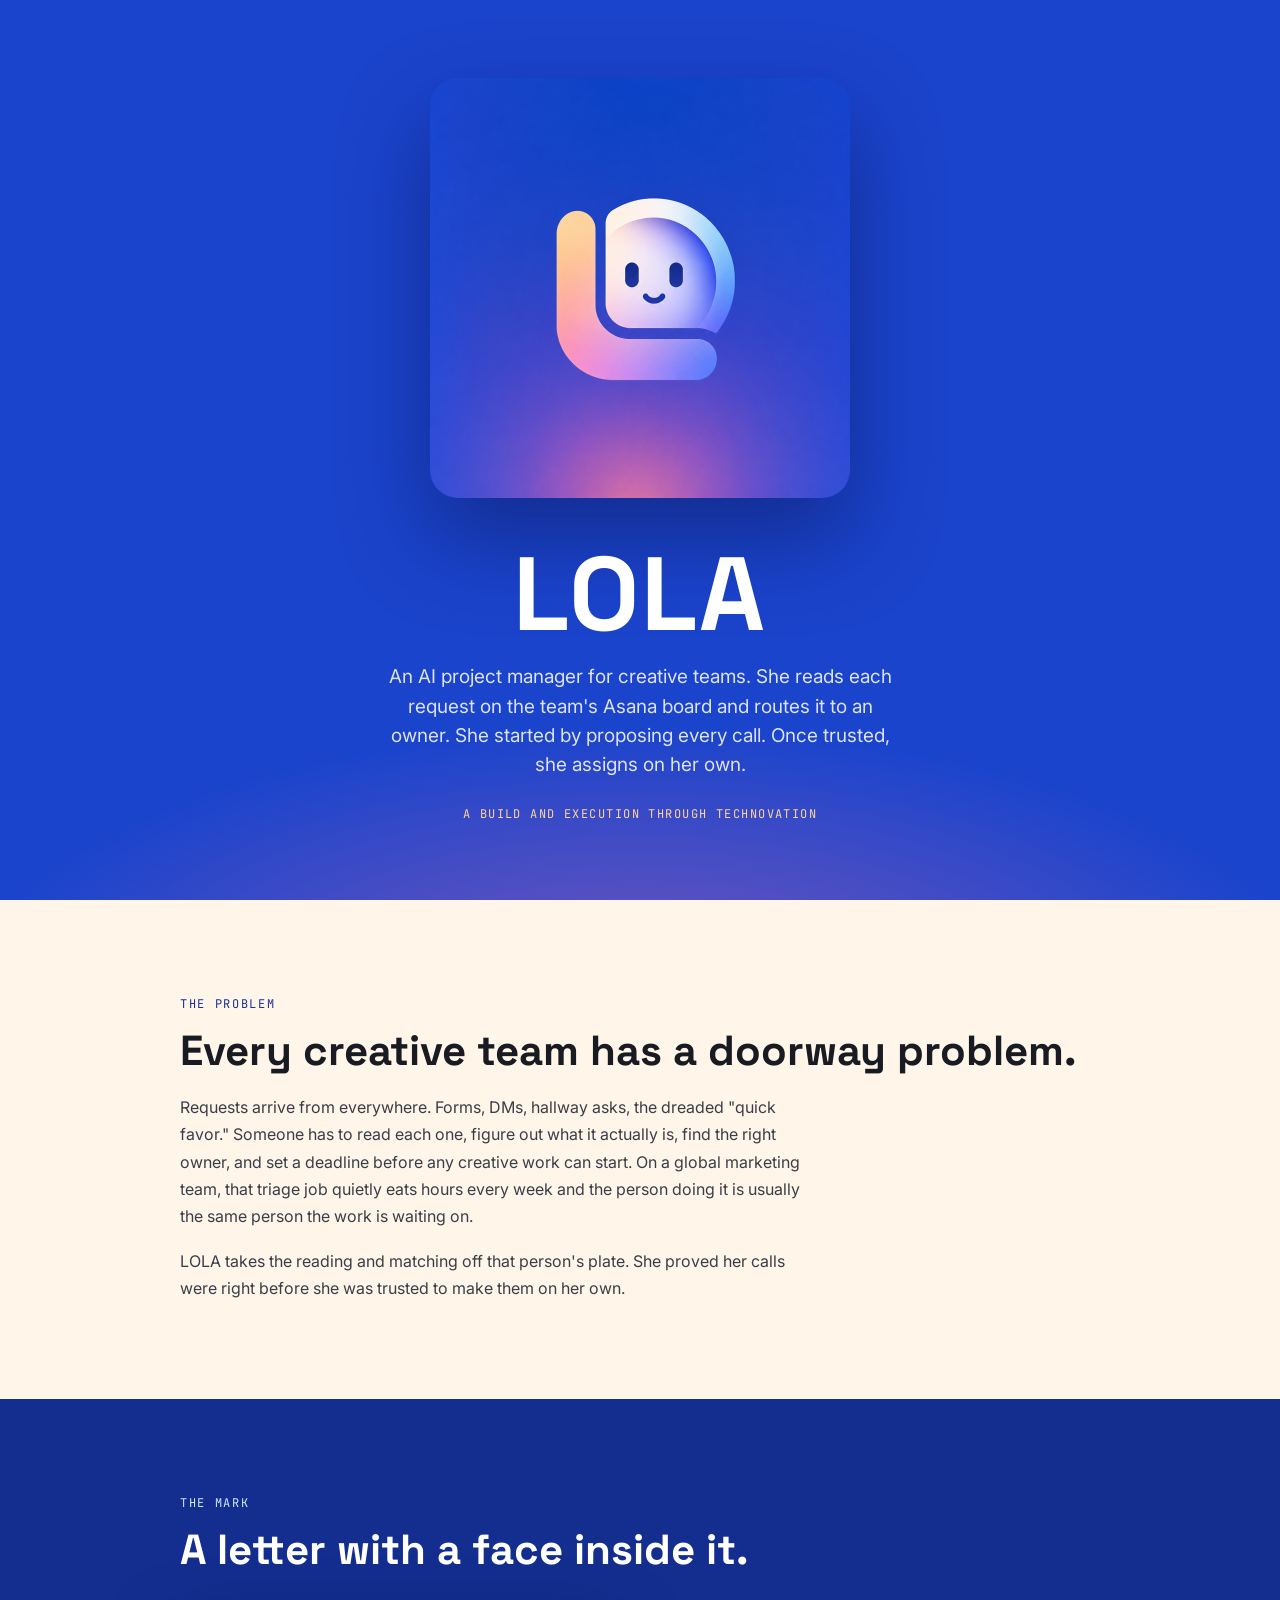
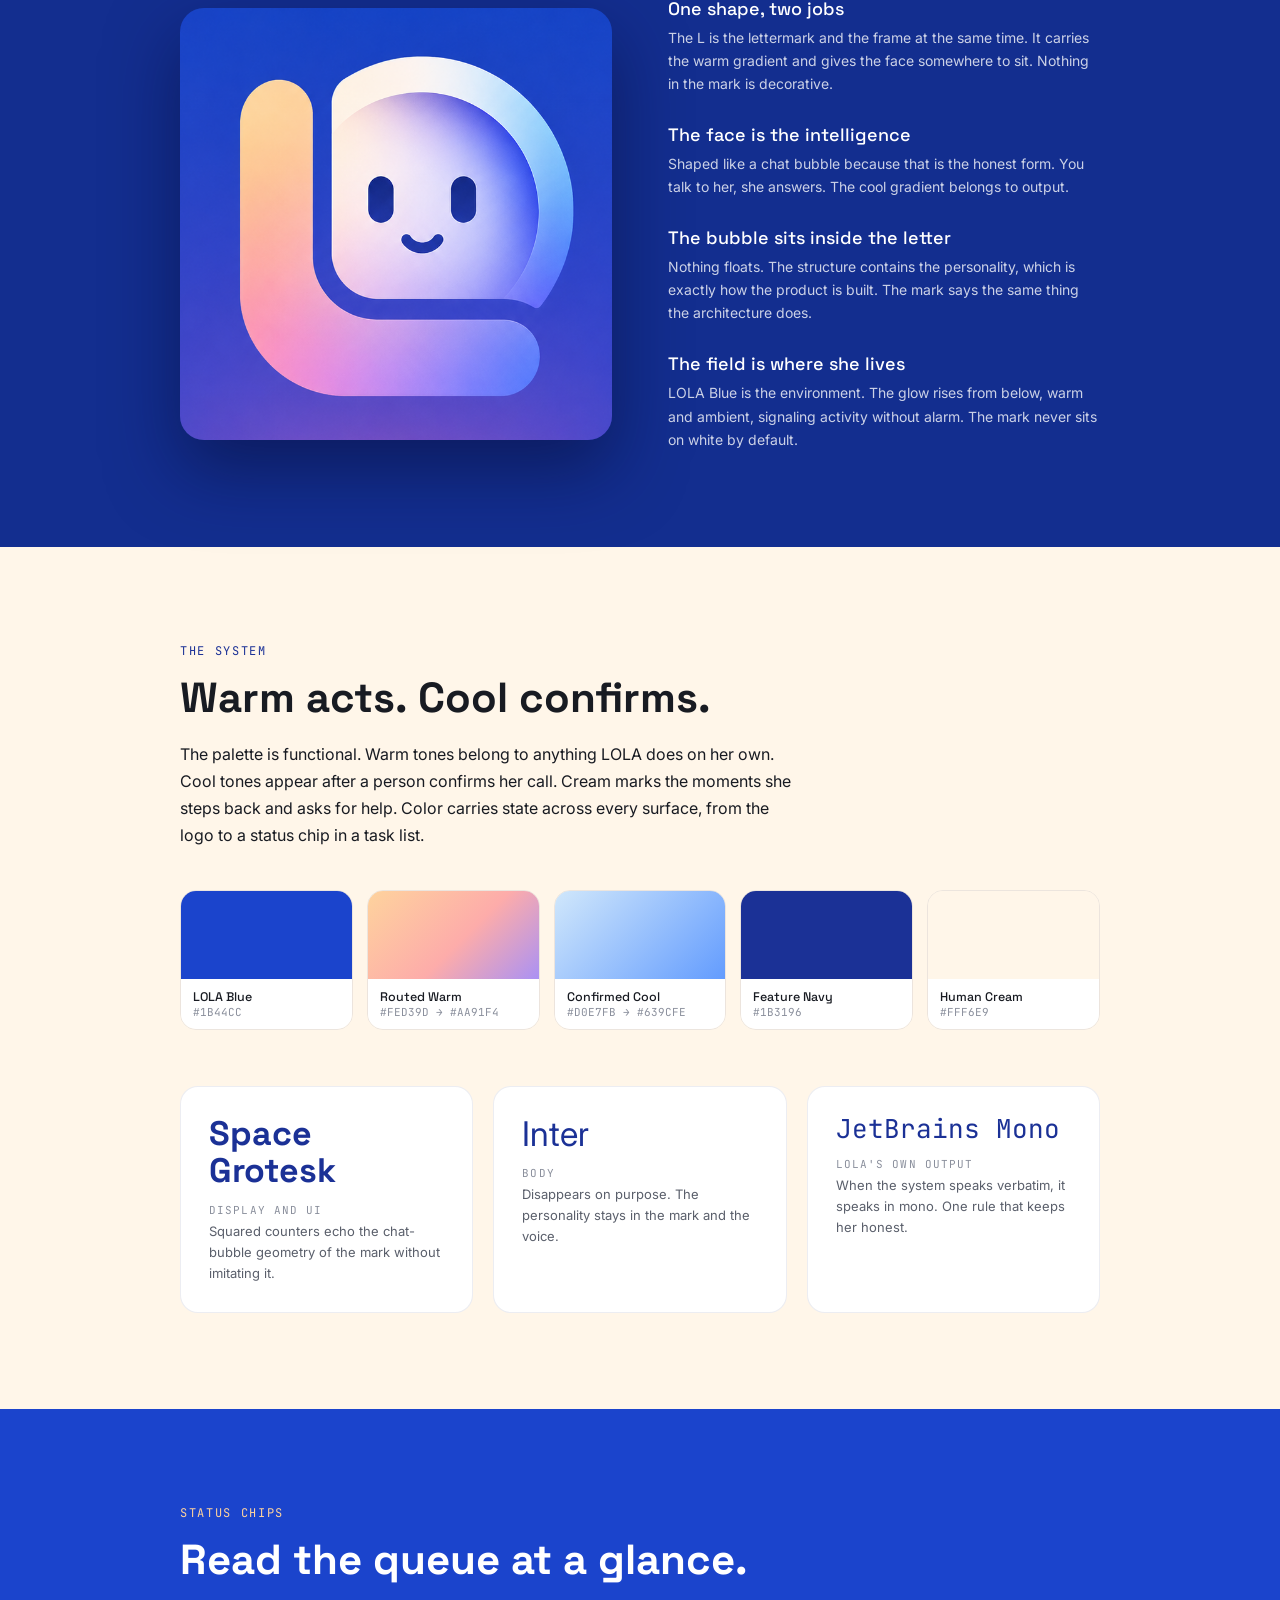
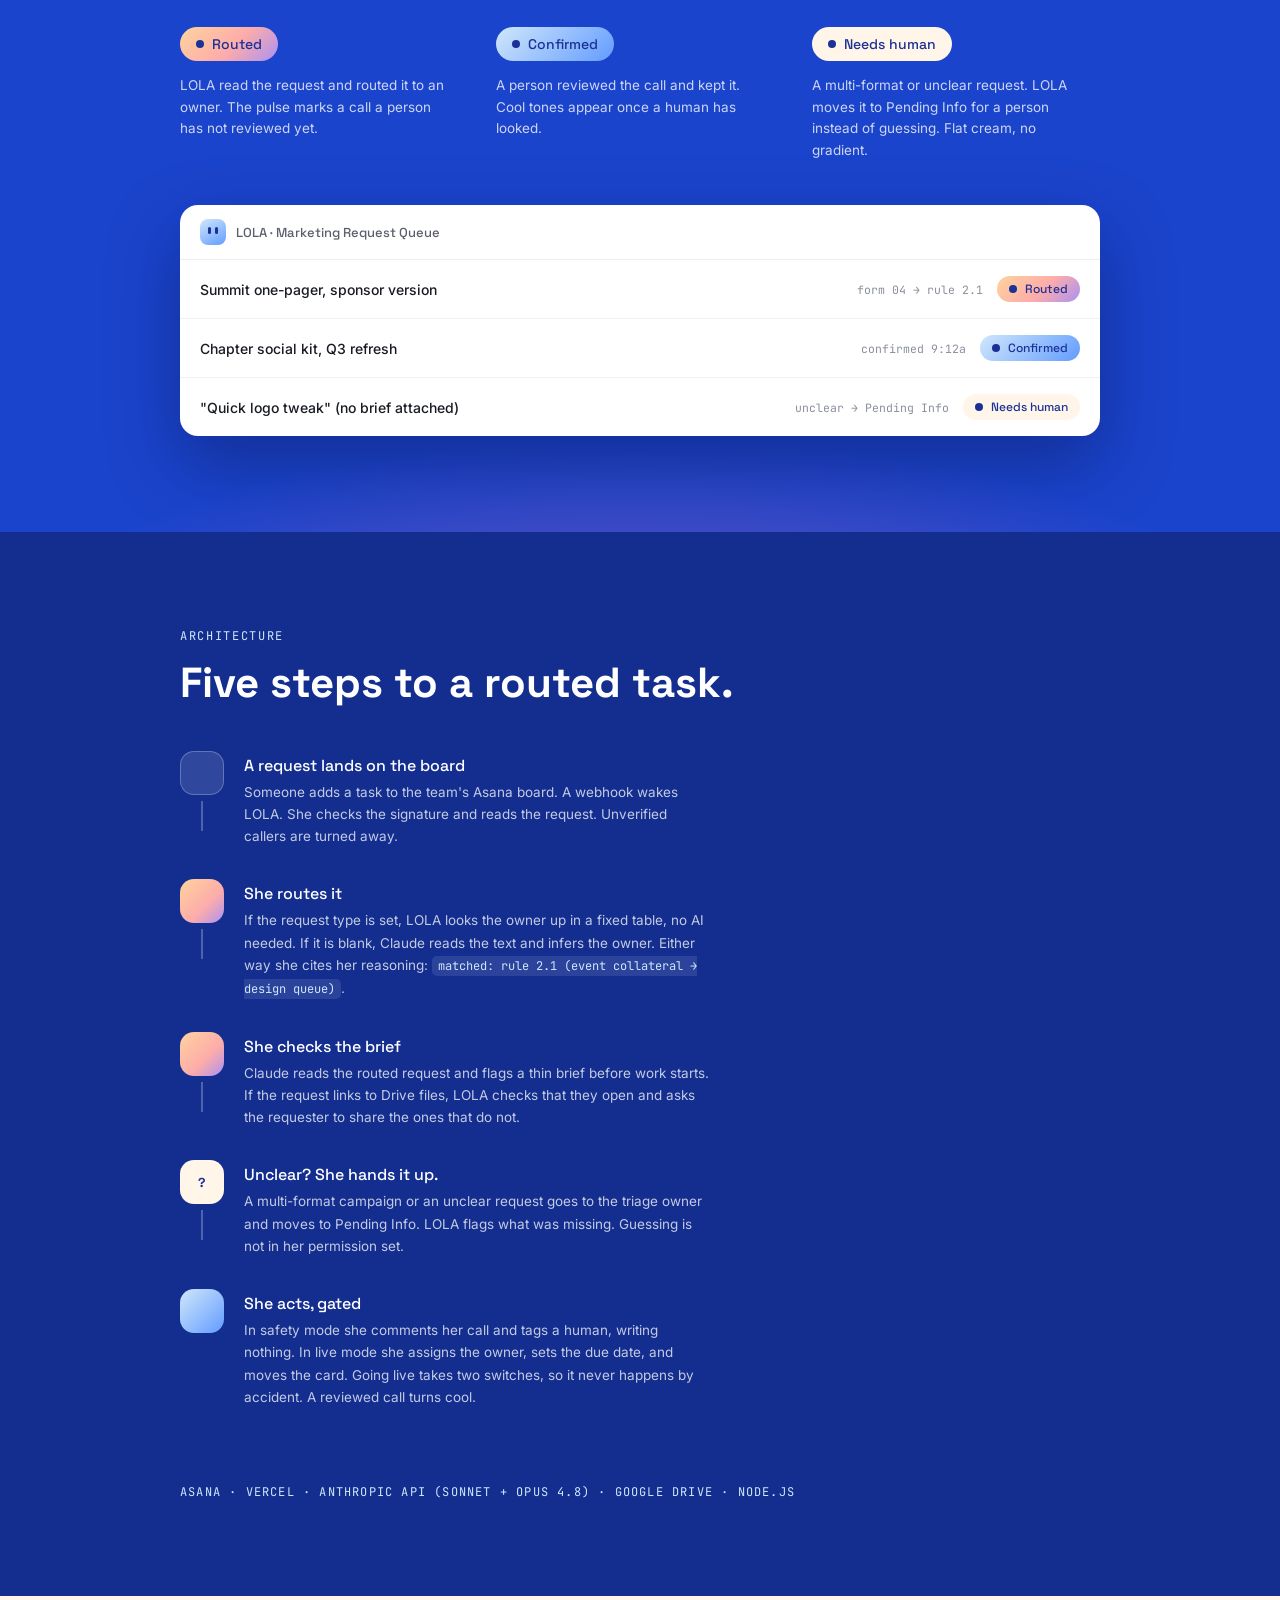
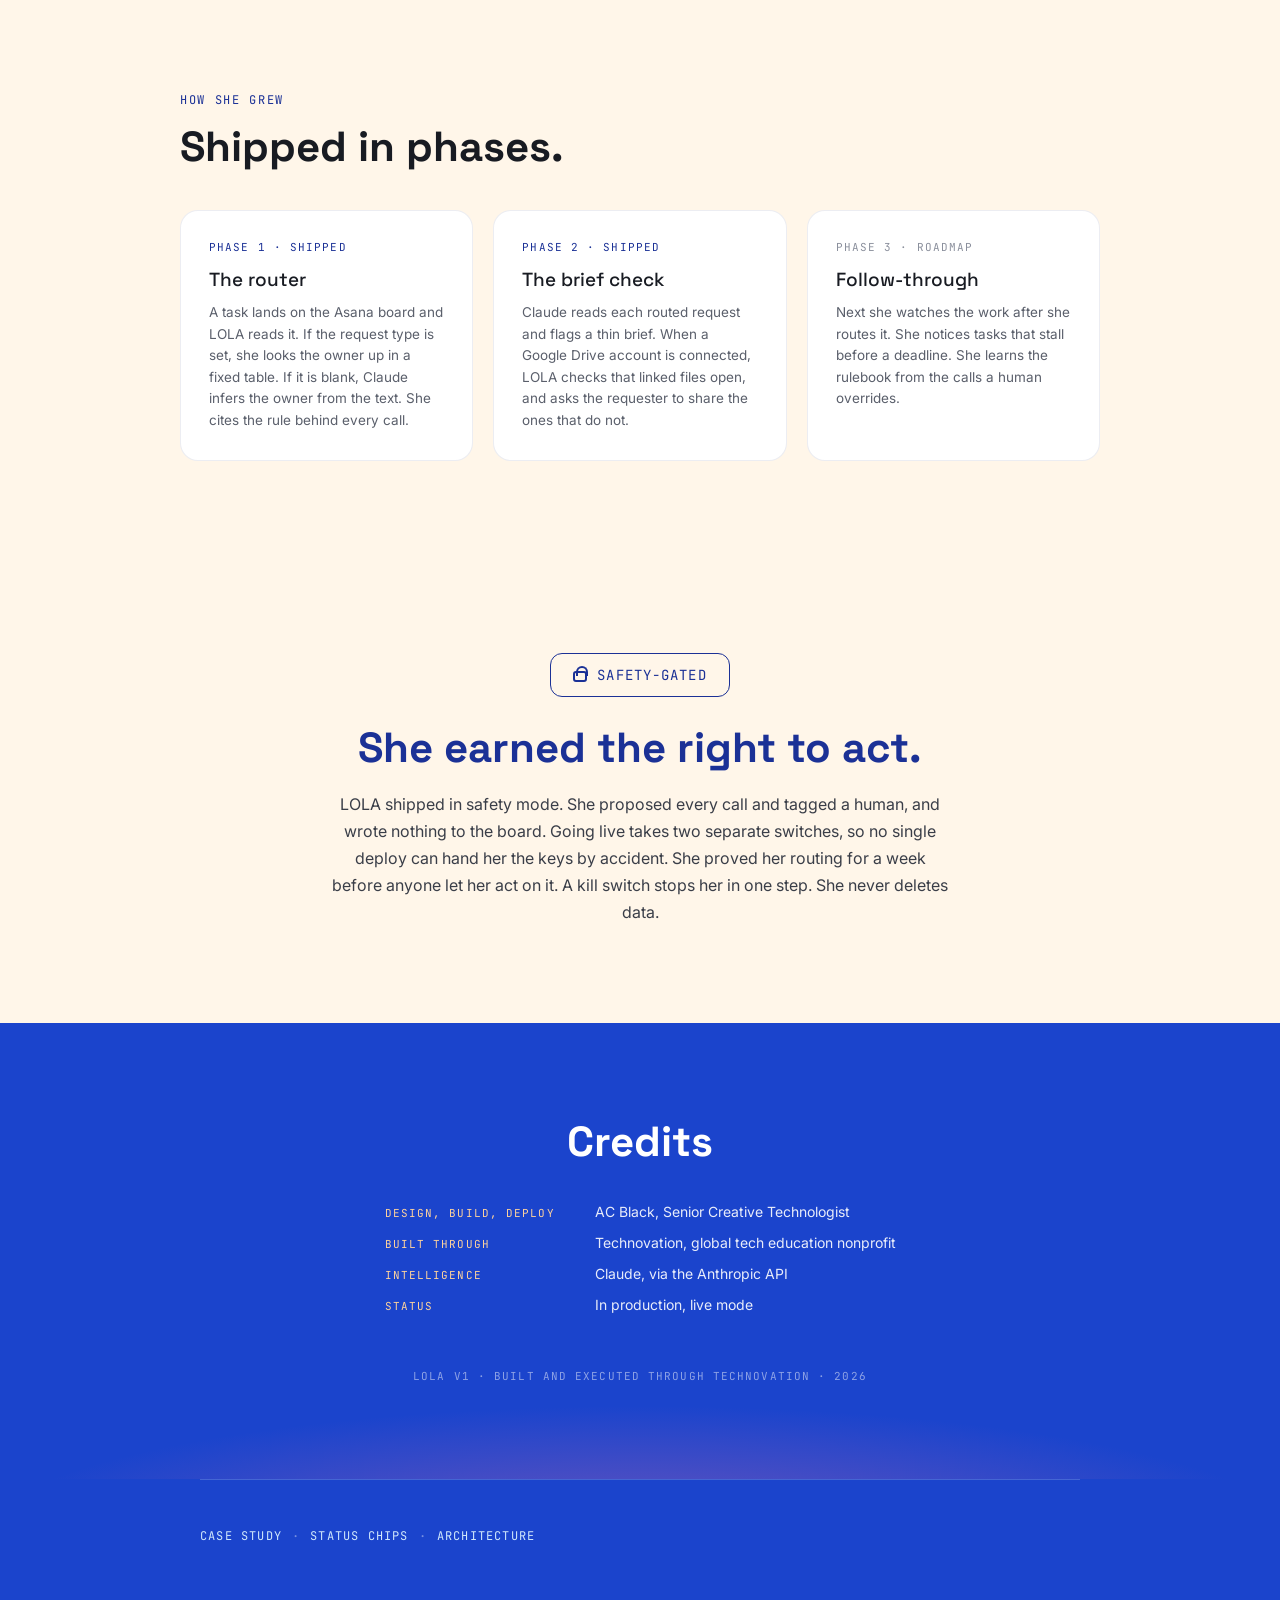
==== commit f735e319: "content: align site with real build (Asana router, safety->live, phases) Rewrite the narrative to ma" ====
--- a/index.html
+++ b/index.html
@@ -117,6 +117,16 @@
     letter-spacing:.1em;color:var(--cool-a);text-transform:uppercase;
   }
 
+  /* ============ PHASES ============ */
+  .s-phases{background:var(--cream);color:var(--ink);}
+  .s-phases .kicker{color:var(--navy);}
+  .phase-grid{display:grid;grid-template-columns:repeat(auto-fit,minmax(240px,1fr));gap:20px;margin-top:40px;}
+  .phase-card{background:#fff;border-radius:18px;padding:28px;border:1px solid rgba(20,30,90,.08);}
+  .phase-card .tag{font-family:'JetBrains Mono',monospace;font-size:11px;letter-spacing:.1em;text-transform:uppercase;color:#8a8f9c;margin-bottom:10px;}
+  .phase-card .tag.shipped{color:var(--navy);}
+  .phase-card h3{font-family:'Space Grotesk',sans-serif;font-weight:500;font-size:19px;color:var(--ink);margin-bottom:10px;}
+  .phase-card p{font-size:13.5px;line-height:1.6;color:#5a5f6b;}
+
   /* ============ SAFETY ============ */
   .s-safety{background:var(--cream);color:var(--ink);text-align:center;}
   .safety-badge{
@@ -151,7 +161,7 @@
 <header class="hero">
   <img src="assets/lola-hero.png" alt="LOLA logo: a warm gradient letter L holding a smiling chat-bubble face on a blue field">
   <h1>LOLA</h1>
-  <p class="sub">An AI project manager for creative teams. She reads work requests and routes them on her own. Any call can be undone in one click.</p>
+  <p class="sub">An AI project manager for creative teams. She reads each request on the team's Asana board and routes it to an owner. She started by proposing every call. Once trusted, she assigns on her own.</p>
   <p class="credit">A build and execution through Technovation</p>
 </header>
 
@@ -161,7 +171,7 @@
     <p class="kicker">The problem</p>
     <h2>Every creative team has a doorway problem.</h2>
     <p class="body-copy">Requests arrive from everywhere. Forms, DMs, hallway asks, the dreaded "quick favor." Someone has to read each one, figure out what it actually is, find the right owner, and set a deadline before any creative work can start. On a global marketing team, that triage job quietly eats hours every week and the person doing it is usually the same person the work is waiting on.</p>
-    <p class="body-copy">LOLA takes the reading and matching off that person's plate. Every call she makes can be undone.</p>
+    <p class="body-copy">LOLA takes the reading and matching off that person's plate. She proved her calls were right before she was trusted to make them on her own.</p>
   </div>
 </section>
 
@@ -234,16 +244,16 @@
     <h2>Read the queue at a glance.</h2>
     <div class="chip-grid">
       <div class="chip-cell">
-        <span class="chip chip-proposal"><span class="dot"></span>Routed</span>
-        <p class="desc">LOLA matched a rule and routed this on her own. The pulse means the undo window is open.</p>
+        <span class="chip chip-routed"><span class="dot"></span>Routed</span>
+        <p class="desc">LOLA read the request and routed it to an owner. The pulse marks a call a person has not reviewed yet.</p>
       </div>
       <div class="chip-cell">
-        <span class="chip chip-routed"><span class="dot"></span>Confirmed</span>
+        <span class="chip chip-confirmed"><span class="dot"></span>Confirmed</span>
         <p class="desc">A person reviewed the call and kept it. Cool tones appear once a human has looked.</p>
       </div>
       <div class="chip-cell">
         <span class="chip chip-human"><span class="dot"></span>Needs human</span>
-        <p class="desc">No matching rule, so no guessing. Flat cream, no gradient. The system steps back visually.</p>
+        <p class="desc">A multi-format or unclear request. LOLA moves it to Pending Info for a person instead of guessing. Flat cream, no gradient.</p>
       </div>
     </div>
     <div class="queue">
@@ -251,16 +261,16 @@
       <div class="task">
         <span class="task-title">Summit one-pager, sponsor version</span>
         <span class="task-meta">form 04 → rule 2.1</span>
-        <span class="chip chip-proposal sm"><span class="dot"></span>Routed</span>
+        <span class="chip chip-routed sm"><span class="dot"></span>Routed</span>
       </div>
       <div class="task">
         <span class="task-title">Chapter social kit, Q3 refresh</span>
         <span class="task-meta">confirmed 9:12a</span>
-        <span class="chip chip-routed sm"><span class="dot"></span>Confirmed</span>
+        <span class="chip chip-confirmed sm"><span class="dot"></span>Confirmed</span>
       </div>
       <div class="task">
         <span class="task-title">"Quick logo tweak" (no brief attached)</span>
-        <span class="task-meta">no matching rule</span>
+        <span class="task-meta">unclear → Pending Info</span>
         <span class="chip chip-human sm"><span class="dot"></span>Needs human</span>
       </div>
     </div>
@@ -271,54 +281,79 @@
 <section class="s-arch">
   <div class="wrap">
     <p class="kicker">Architecture</p>
-    <h2>Five steps. No waiting.</h2>
+    <h2>Five steps to a routed task.</h2>
     <div class="flow">
       <div class="stage">
         <div class="rail"><div class="node ghost"></div><div class="line"></div></div>
         <div class="stage-body">
-          <p class="stage-title">A request comes in</p>
-          <p class="stage-copy">A structured work request form, inside the project management tool the team already uses. The intake lives where the work lives.</p>
+          <p class="stage-title">A request lands on the board</p>
+          <p class="stage-copy">Someone adds a task to the team's Asana board. A webhook wakes LOLA. She checks the signature and reads the request. Unverified callers are turned away.</p>
         </div>
       </div>
       <div class="stage">
         <div class="rail"><div class="node warm"></div><div class="line"></div></div>
         <div class="stage-body">
-          <p class="stage-title">LOLA reads and reasons</p>
-          <p class="stage-copy">The form hits a webhook. LOLA sends the contents to Claude through the Anthropic API alongside the team's routing rulebook, a plain-language document the team owns and edits.</p>
+          <p class="stage-title">She routes it</p>
+          <p class="stage-copy">If the request type is set, LOLA looks the owner up in a fixed table, no AI needed. If it is blank, Claude reads the text and infers the owner. Either way she cites her reasoning: <code>matched: rule 2.1 (event collateral → design queue)</code>.</p>
         </div>
       </div>
       <div class="stage">
         <div class="rail"><div class="node warm"></div><div class="line"></div></div>
         <div class="stage-body">
-          <p class="stage-title">She routes and shows her work</p>
-          <p class="stage-copy">Owner, project, priority, and the exact rule that produced the decision: <code>matched: rule 2.1 (event collateral → design queue)</code>. Every call is auditable because every call cites its source.</p>
+          <p class="stage-title">She checks the brief</p>
+          <p class="stage-copy">Claude reads the routed request and flags a thin brief before work starts. If the request links to Drive files, LOLA checks that they open and asks the requester to share the ones that do not.</p>
         </div>
       </div>
       <div class="stage">
         <div class="rail"><div class="node cream" style="font-size:13px">?</div><div class="line"></div></div>
         <div class="stage-body">
-          <p class="stage-title">No matching rule? She stops.</p>
-          <p class="stage-copy">Requests that fall outside the rulebook get flagged to the triage owner with a note about what was missing. Guessing is not in her permission set.</p>
+          <p class="stage-title">Unclear? She hands it up.</p>
+          <p class="stage-copy">A multi-format campaign or an unclear request goes to the triage owner and moves to Pending Info. LOLA flags what was missing. Guessing is not in her permission set.</p>
         </div>
       </div>
       <div class="stage">
         <div class="rail"><div class="node cool"></div></div>
         <div class="stage-body">
-          <p class="stage-title">Work moves. A human can undo it.</p>
-          <p class="stage-copy">The task is assigned the moment she routes it. The triage owner can reverse or edit any call in one click. A reviewed call turns cool.</p>
-        </div>
-      </div>
-    </div>
-    <p class="stack-line">Anthropic API · Node.js · Vercel · Asana (first integration)</p>
+          <p class="stage-title">She acts, gated</p>
+          <p class="stage-copy">In safety mode she comments her call and tags a human, writing nothing. In live mode she assigns the owner, sets the due date, and moves the card. Going live takes two switches, so it never happens by accident. A reviewed call turns cool.</p>
+        </div>
+      </div>
+    </div>
+    <p class="stack-line">Asana · Vercel · Anthropic API (Sonnet + Opus 4.8) · Google Drive · Node.js</p>
+  </div>
+</section>
+
+<!-- PHASES -->
+<section class="s-phases">
+  <div class="wrap">
+    <p class="kicker">How she grew</p>
+    <h2>Shipped in phases.</h2>
+    <div class="phase-grid">
+      <div class="phase-card">
+        <p class="tag shipped">Phase 1 · Shipped</p>
+        <h3>The router</h3>
+        <p>A task lands on the Asana board and LOLA reads it. If the request type is set, she looks the owner up in a fixed table. If it is blank, Claude infers the owner from the text. She cites the rule behind every call.</p>
+      </div>
+      <div class="phase-card">
+        <p class="tag shipped">Phase 2 · Shipped</p>
+        <h3>The brief check</h3>
+        <p>Claude reads each routed request and flags a thin brief. When a Google Drive account is connected, LOLA checks that linked files open, and asks the requester to share the ones that do not.</p>
+      </div>
+      <div class="phase-card">
+        <p class="tag">Phase 3 · Roadmap</p>
+        <h3>Follow-through</h3>
+        <p>Next she watches the work after she routes it. She notices tasks that stall before a deadline. She learns the rulebook from the calls a human overrides.</p>
+      </div>
+    </div>
   </div>
 </section>
 
 <!-- SAFETY -->
 <section class="s-safety">
   <div class="wrap">
-    <span class="safety-badge"><span class="lock"></span>REVERSIBLE</span>
-    <h2>Reversibility is the design decision.</h2>
-    <p class="body-copy">LOLA routes work the moment a rule matches. Nothing she does is final. Every call carries a one-click undo and a citation back to the rule that produced it. Autonomy is safe when the team can take any decision back.</p>
+    <span class="safety-badge"><span class="lock"></span>SAFETY-GATED</span>
+    <h2>She earned the right to act.</h2>
+    <p class="body-copy">LOLA shipped in safety mode. She proposed every call and tagged a human, and wrote nothing to the board. Going live takes two separate switches, so no single deploy can hand her the keys by accident. She proved her routing for a week before anyone let her act on it. A kill switch stops her in one step. She never deletes data.</p>
   </div>
 </section>
 
@@ -330,7 +365,7 @@
       <div class="credit-item"><span class="role">Design, build, deploy</span><span class="val">AC Black, Senior Creative Technologist</span></div>
       <div class="credit-item"><span class="role">Built through</span><span class="val">Technovation, global tech education nonprofit</span></div>
       <div class="credit-item"><span class="role">Intelligence</span><span class="val">Claude, via the Anthropic API</span></div>
-      <div class="credit-item"><span class="role">Status</span><span class="val">In production, autonomous with one-click undo</span></div>
+      <div class="credit-item"><span class="role">Status</span><span class="val">In production, live mode</span></div>
     </div>
     <p class="fin">LOLA V1 · BUILT AND EXECUTED THROUGH TECHNOVATION · 2026</p>
   </div>
--- a/assets/shared.css
+++ b/assets/shared.css
@@ -10,13 +10,13 @@
   font-family:'Space Grotesk',sans-serif;font-weight:500;font-size:14px;
 }
 .chip .dot{width:8px;height:8px;border-radius:50%;flex:none;background:var(--navy);}
-.chip-proposal{background:linear-gradient(135deg,var(--warm-a),var(--warm-b) 55%,var(--warm-c));color:var(--navy);}
-.chip-proposal .dot{animation:pulse 2.2s ease-in-out infinite;}
-.chip-routed{background:linear-gradient(135deg,var(--cool-a),var(--cool-b));color:var(--navy);}
+.chip-routed{background:linear-gradient(135deg,var(--warm-a),var(--warm-b) 55%,var(--warm-c));color:var(--navy);}
+.chip-routed .dot{animation:pulse 2.2s ease-in-out infinite;}
+.chip-confirmed{background:linear-gradient(135deg,var(--cool-a),var(--cool-b));color:var(--navy);}
 .chip-human{background:var(--cream);color:var(--navy);}
 .chip.sm{padding:5px 12px;font-size:12px;}
 @keyframes pulse{0%,100%{opacity:1;}50%{opacity:.35;}}
-@media (prefers-reduced-motion:reduce){.chip-proposal .dot{animation:none;}}
+@media (prefers-reduced-motion:reduce){.chip-routed .dot{animation:none;}}
 
 /* ---- request queue rows ---- */
 .queue-head,.task-head{
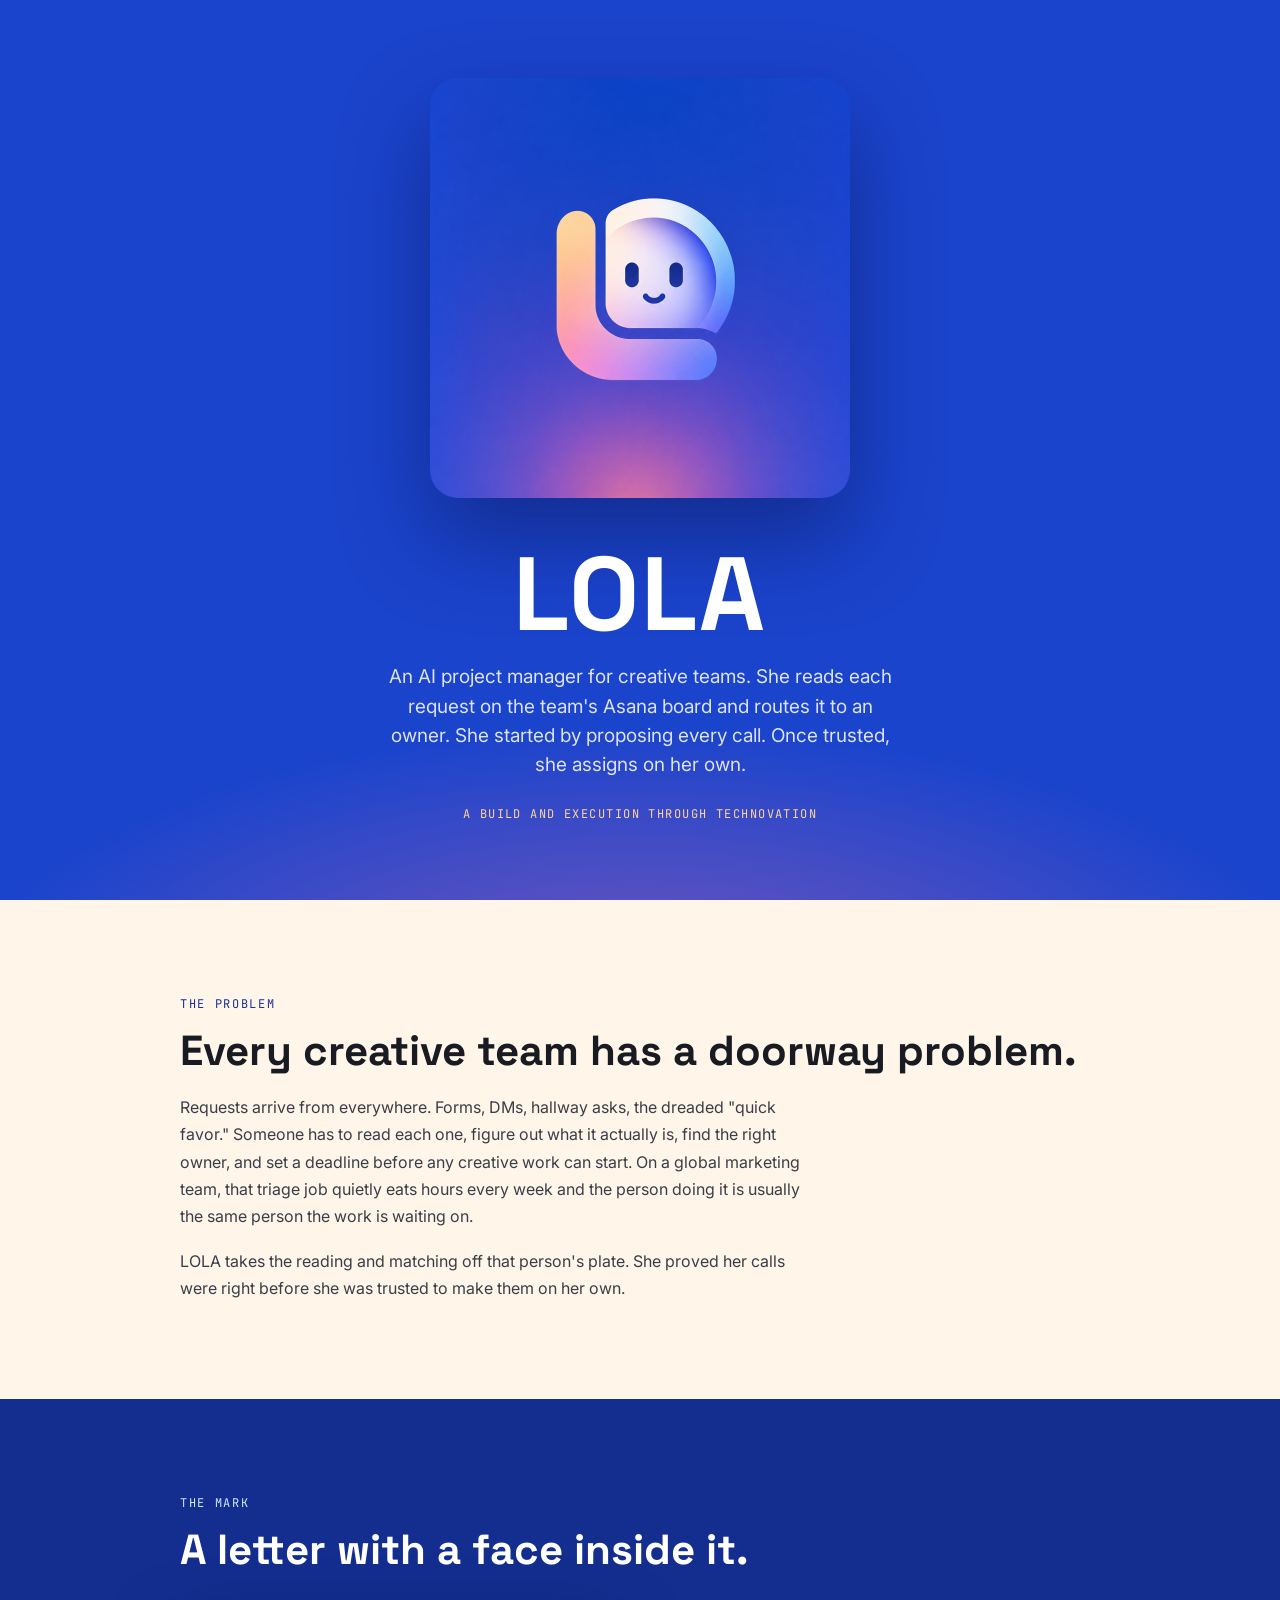
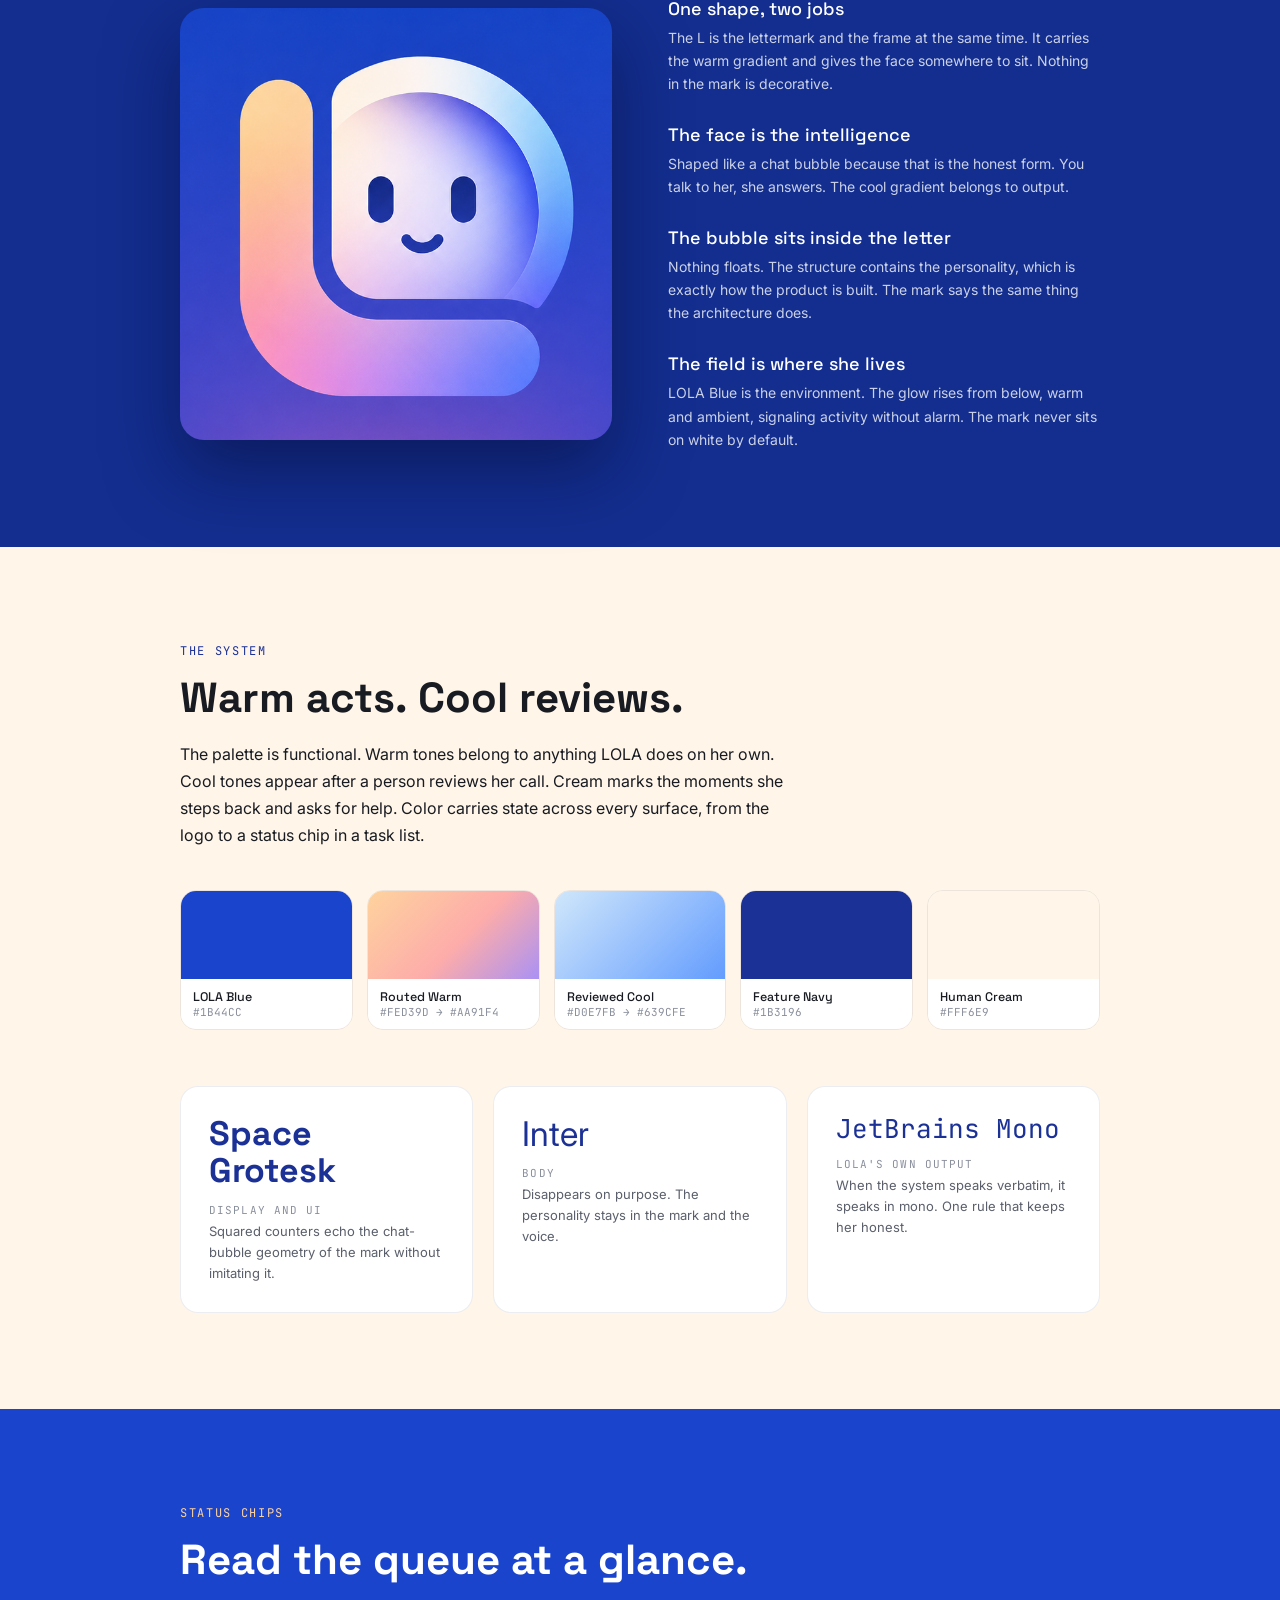
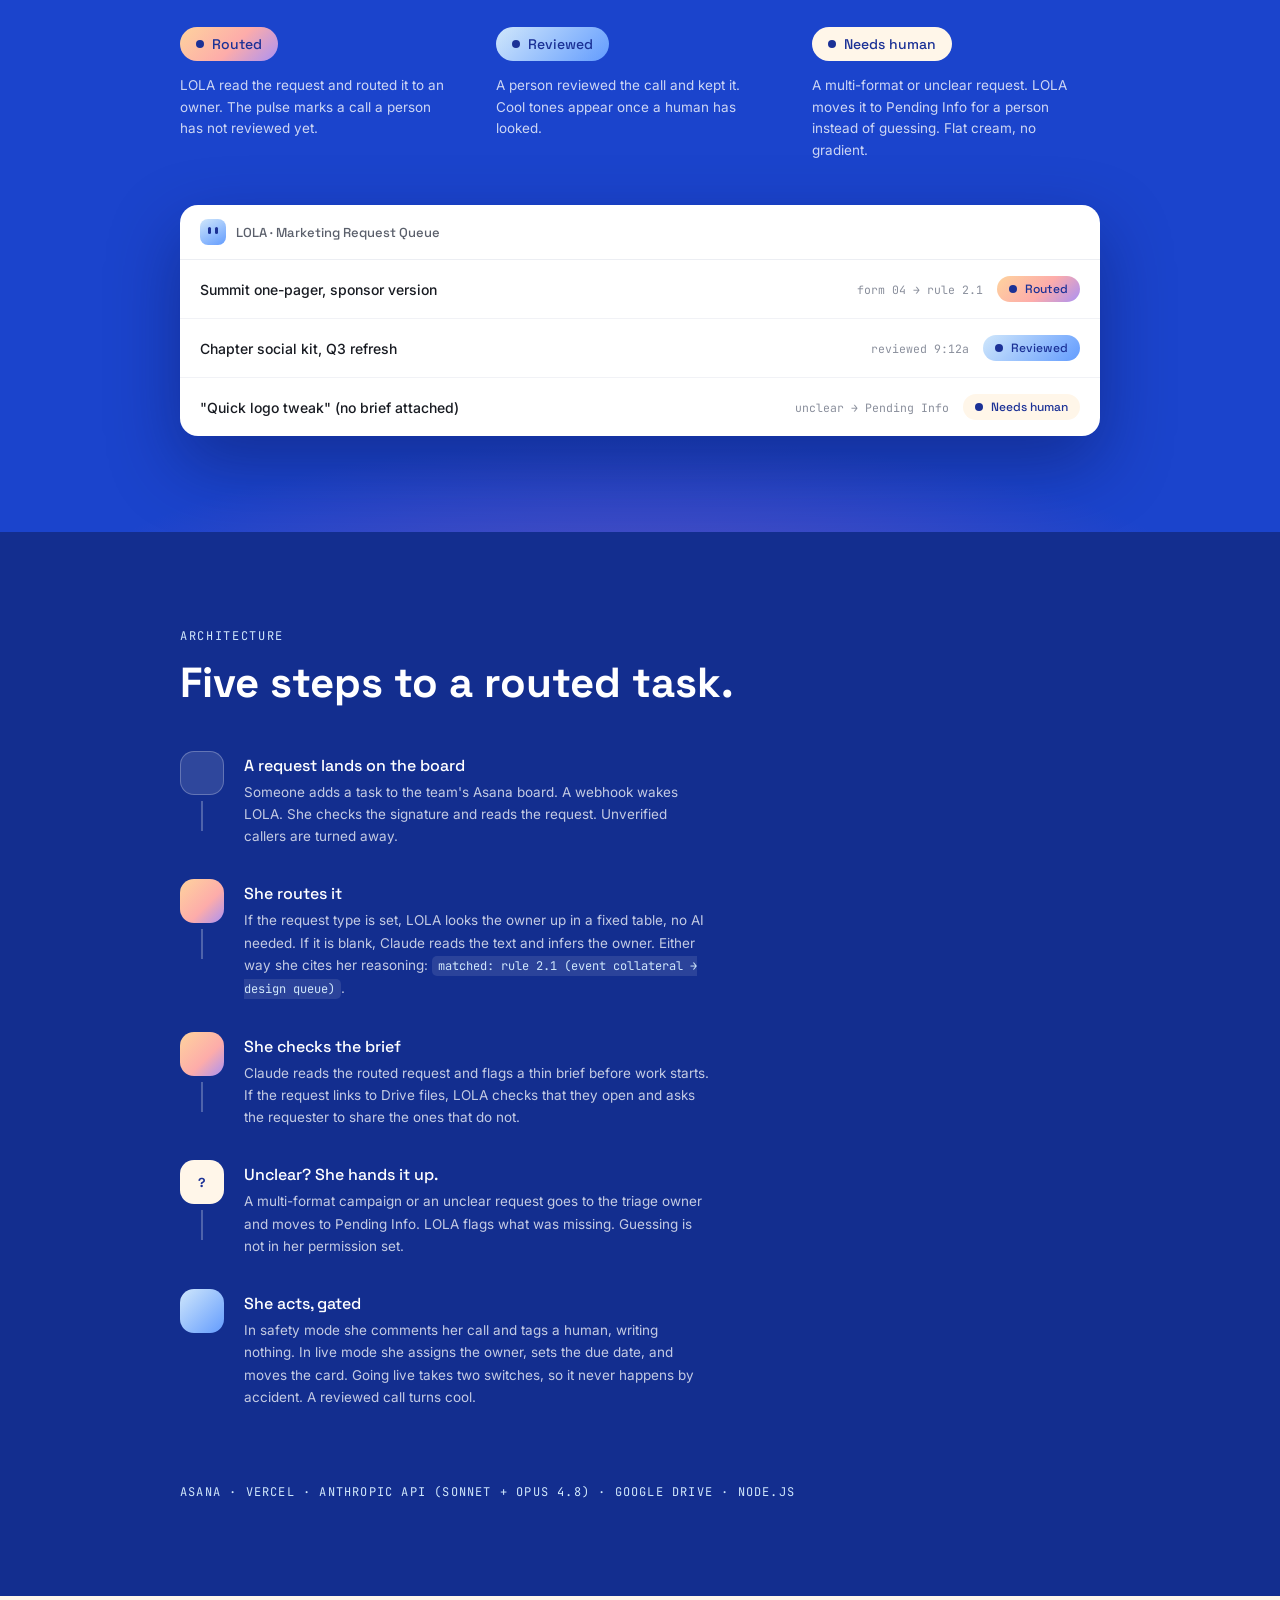
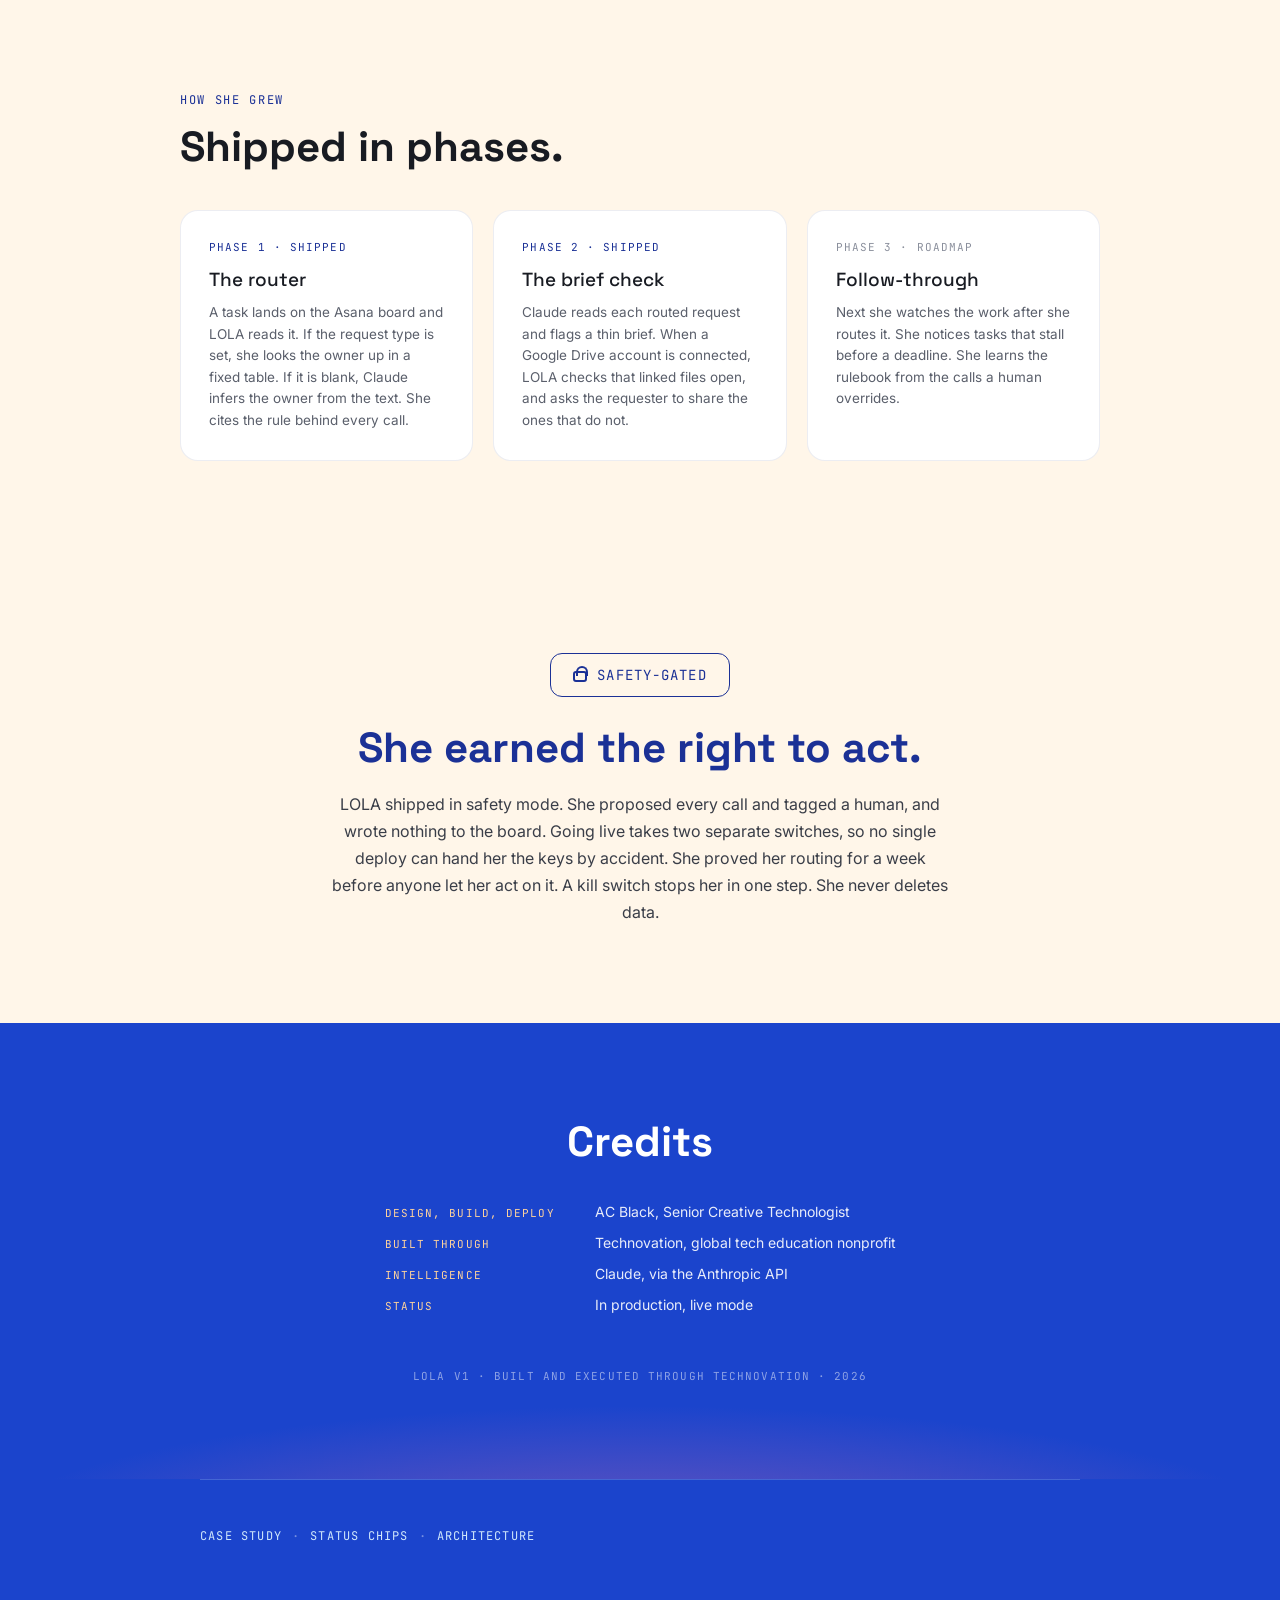
==== commit b8c1bcaf: "copy: rename cool chip Confirmed -> Reviewed Reflects that a human review is an optional look, not a" ====
--- a/index.html
+++ b/index.html
@@ -208,12 +208,12 @@
 <section class="s-brand">
   <div class="wrap">
     <p class="kicker">The system</p>
-    <h2>Warm acts. Cool confirms.</h2>
-    <p class="body-copy">The palette is functional. Warm tones belong to anything LOLA does on her own. Cool tones appear after a person confirms her call. Cream marks the moments she steps back and asks for help. Color carries state across every surface, from the logo to a status chip in a task list.</p>
+    <h2>Warm acts. Cool reviews.</h2>
+    <p class="body-copy">The palette is functional. Warm tones belong to anything LOLA does on her own. Cool tones appear after a person reviews her call. Cream marks the moments she steps back and asks for help. Color carries state across every surface, from the logo to a status chip in a task list.</p>
     <div class="swatches">
       <div class="swatch"><div class="color" style="background:#1B44CC"></div><div class="label"><div class="name">LOLA Blue</div><div class="hex">#1B44CC</div></div></div>
       <div class="swatch"><div class="color" style="background:linear-gradient(135deg,#FED39D,#FDACAA 55%,#AA91F4)"></div><div class="label"><div class="name">Routed Warm</div><div class="hex">#FED39D → #AA91F4</div></div></div>
-      <div class="swatch"><div class="color" style="background:linear-gradient(135deg,#D0E7FB,#639CFE)"></div><div class="label"><div class="name">Confirmed Cool</div><div class="hex">#D0E7FB → #639CFE</div></div></div>
+      <div class="swatch"><div class="color" style="background:linear-gradient(135deg,#D0E7FB,#639CFE)"></div><div class="label"><div class="name">Reviewed Cool</div><div class="hex">#D0E7FB → #639CFE</div></div></div>
       <div class="swatch"><div class="color" style="background:#1B3196"></div><div class="label"><div class="name">Feature Navy</div><div class="hex">#1B3196</div></div></div>
       <div class="swatch"><div class="color" style="background:#FFF6E9"></div><div class="label"><div class="name">Human Cream</div><div class="hex">#FFF6E9</div></div></div>
     </div>
@@ -248,7 +248,7 @@
         <p class="desc">LOLA read the request and routed it to an owner. The pulse marks a call a person has not reviewed yet.</p>
       </div>
       <div class="chip-cell">
-        <span class="chip chip-confirmed"><span class="dot"></span>Confirmed</span>
+        <span class="chip chip-reviewed"><span class="dot"></span>Reviewed</span>
         <p class="desc">A person reviewed the call and kept it. Cool tones appear once a human has looked.</p>
       </div>
       <div class="chip-cell">
@@ -265,8 +265,8 @@
       </div>
       <div class="task">
         <span class="task-title">Chapter social kit, Q3 refresh</span>
-        <span class="task-meta">confirmed 9:12a</span>
-        <span class="chip chip-confirmed sm"><span class="dot"></span>Confirmed</span>
+        <span class="task-meta">reviewed 9:12a</span>
+        <span class="chip chip-reviewed sm"><span class="dot"></span>Reviewed</span>
       </div>
       <div class="task">
         <span class="task-title">"Quick logo tweak" (no brief attached)</span>
--- a/assets/shared.css
+++ b/assets/shared.css
@@ -12,7 +12,7 @@
 .chip .dot{width:8px;height:8px;border-radius:50%;flex:none;background:var(--navy);}
 .chip-routed{background:linear-gradient(135deg,var(--warm-a),var(--warm-b) 55%,var(--warm-c));color:var(--navy);}
 .chip-routed .dot{animation:pulse 2.2s ease-in-out infinite;}
-.chip-confirmed{background:linear-gradient(135deg,var(--cool-a),var(--cool-b));color:var(--navy);}
+.chip-reviewed{background:linear-gradient(135deg,var(--cool-a),var(--cool-b));color:var(--navy);}
 .chip-human{background:var(--cream);color:var(--navy);}
 .chip.sm{padding:5px 12px;font-size:12px;}
 @keyframes pulse{0%,100%{opacity:1;}50%{opacity:.35;}}
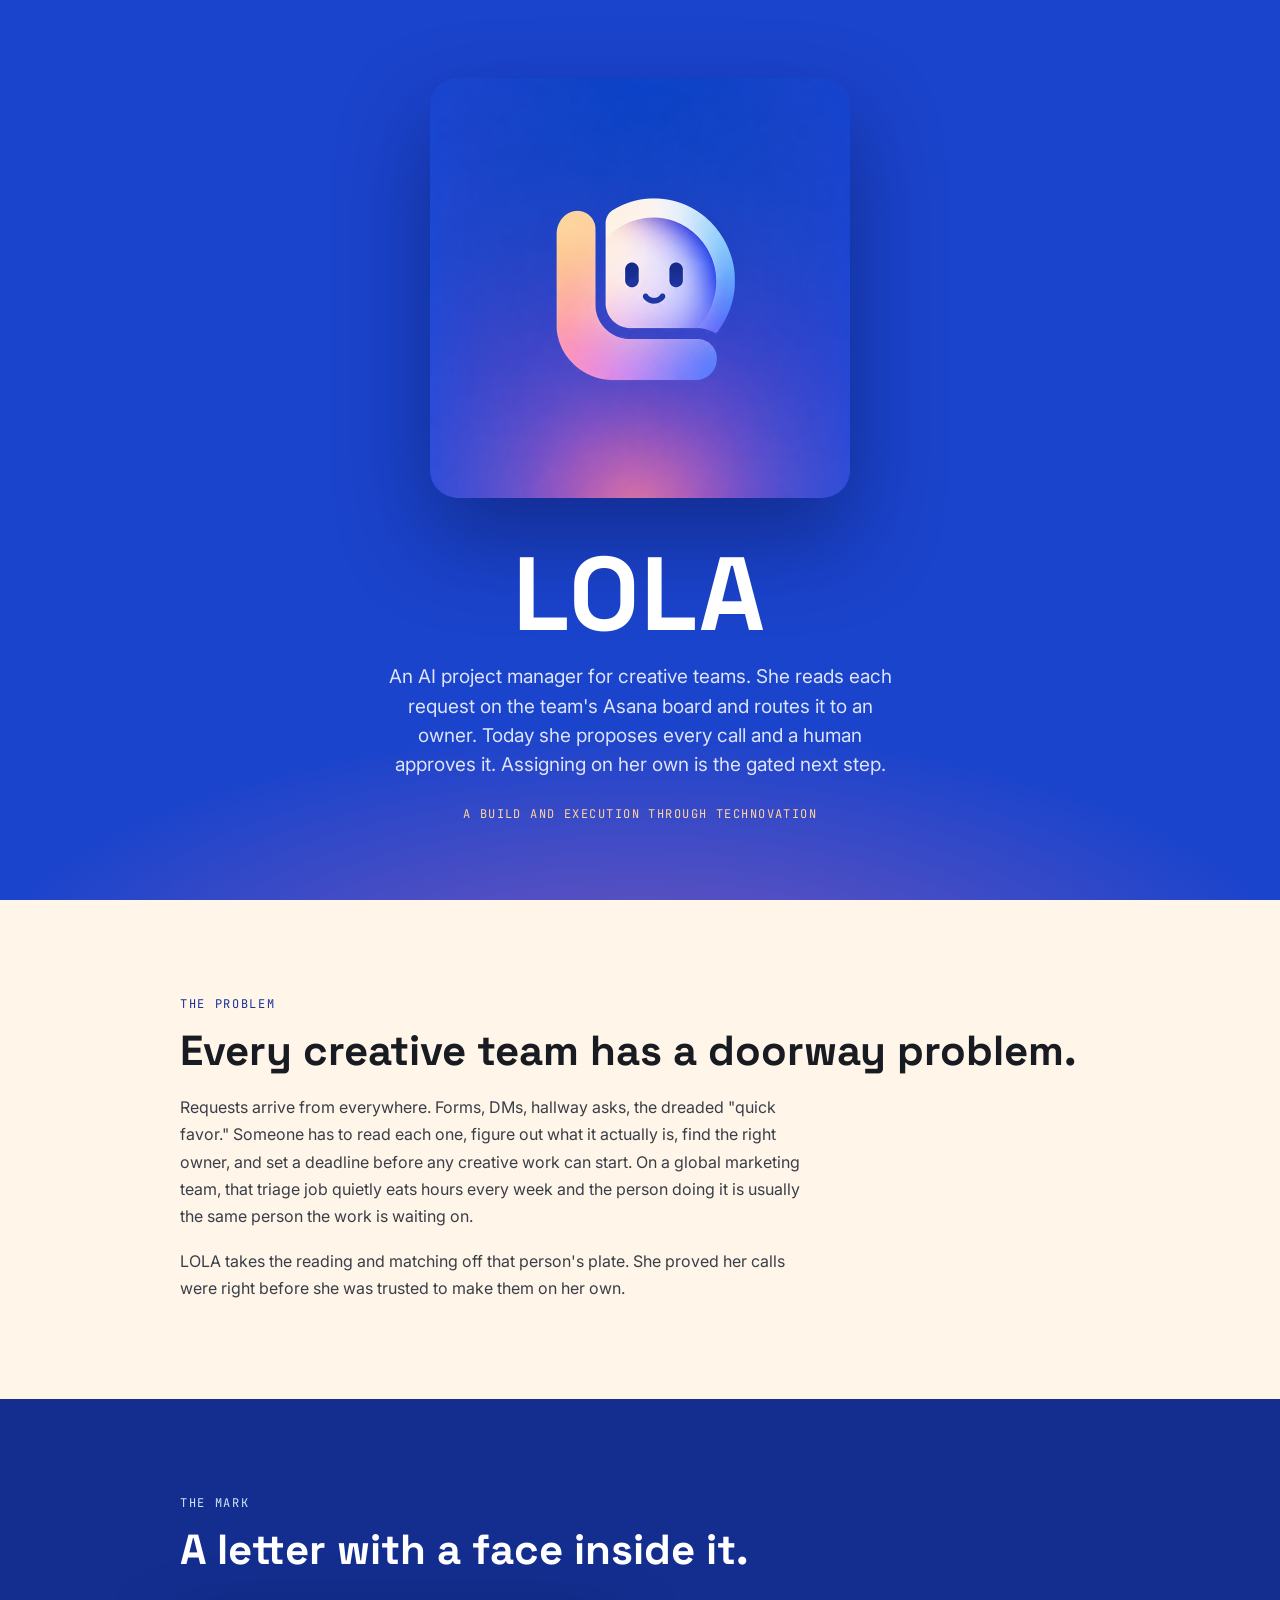
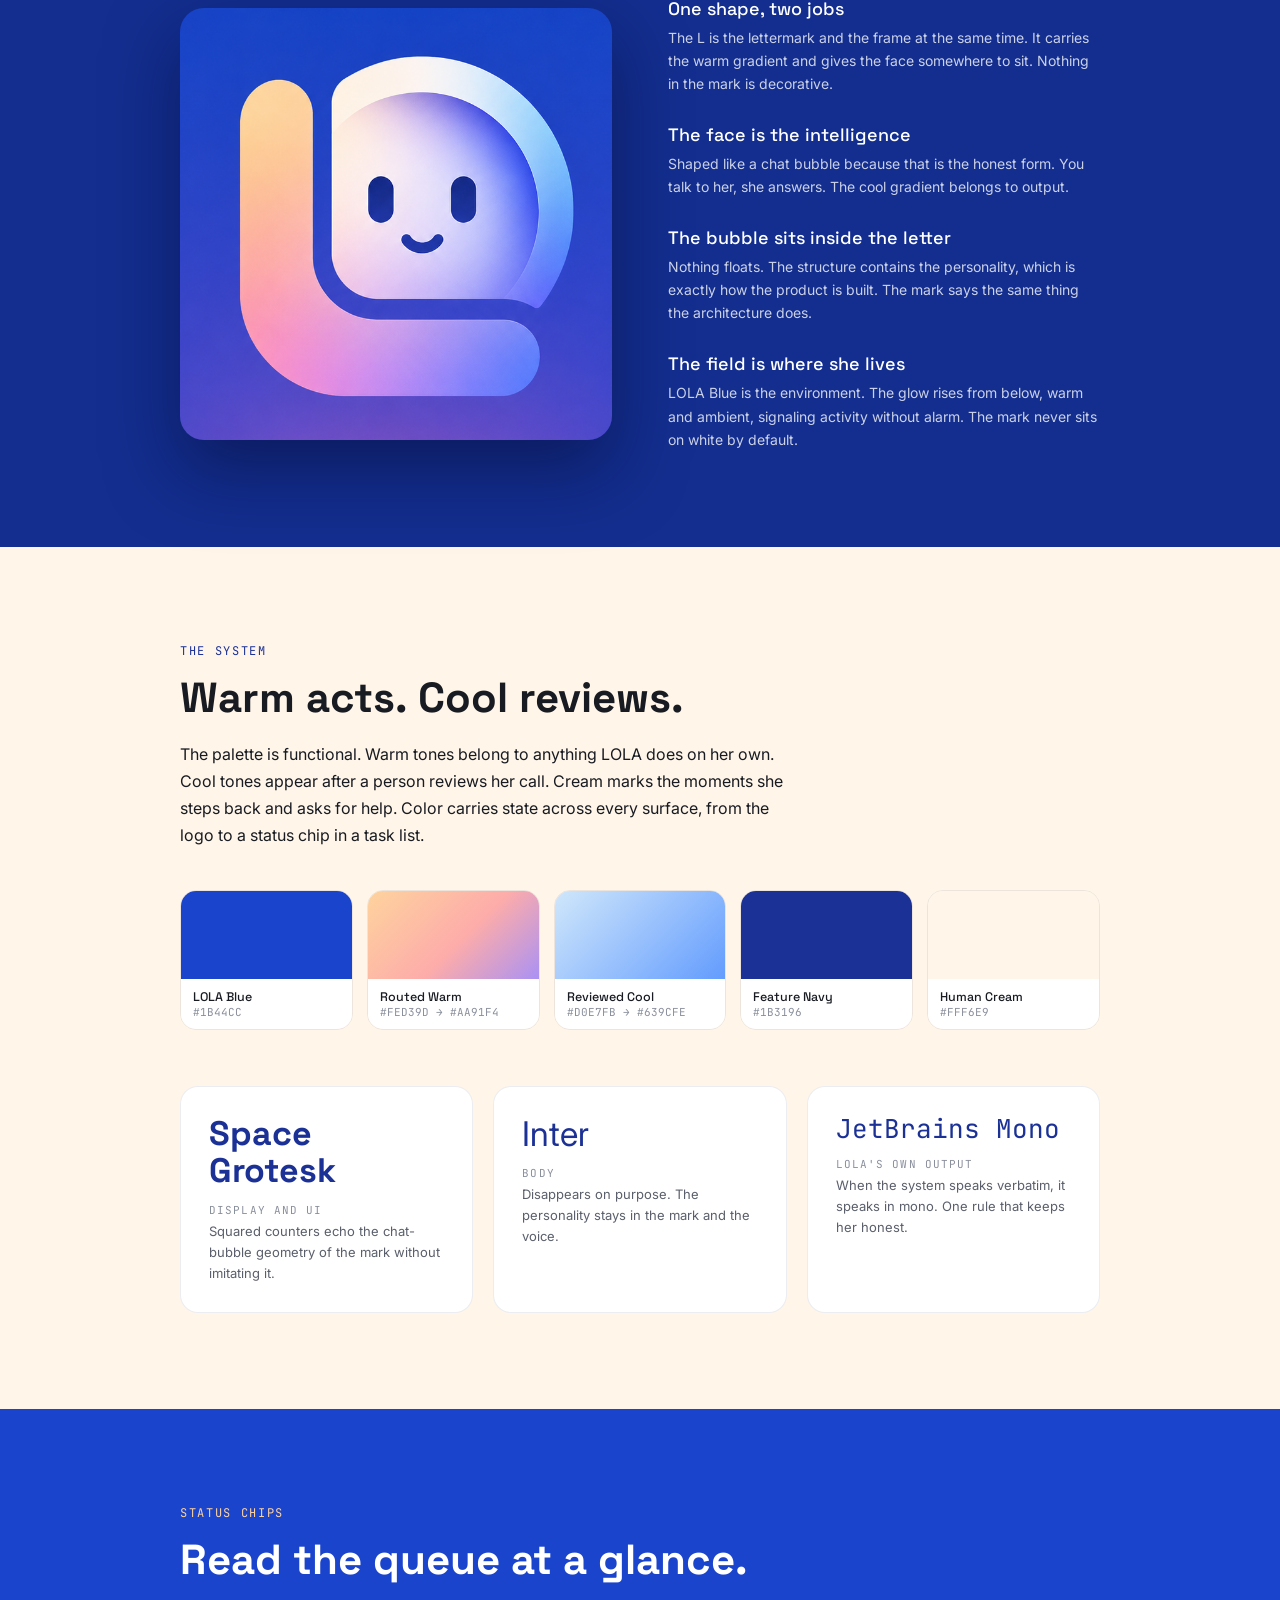
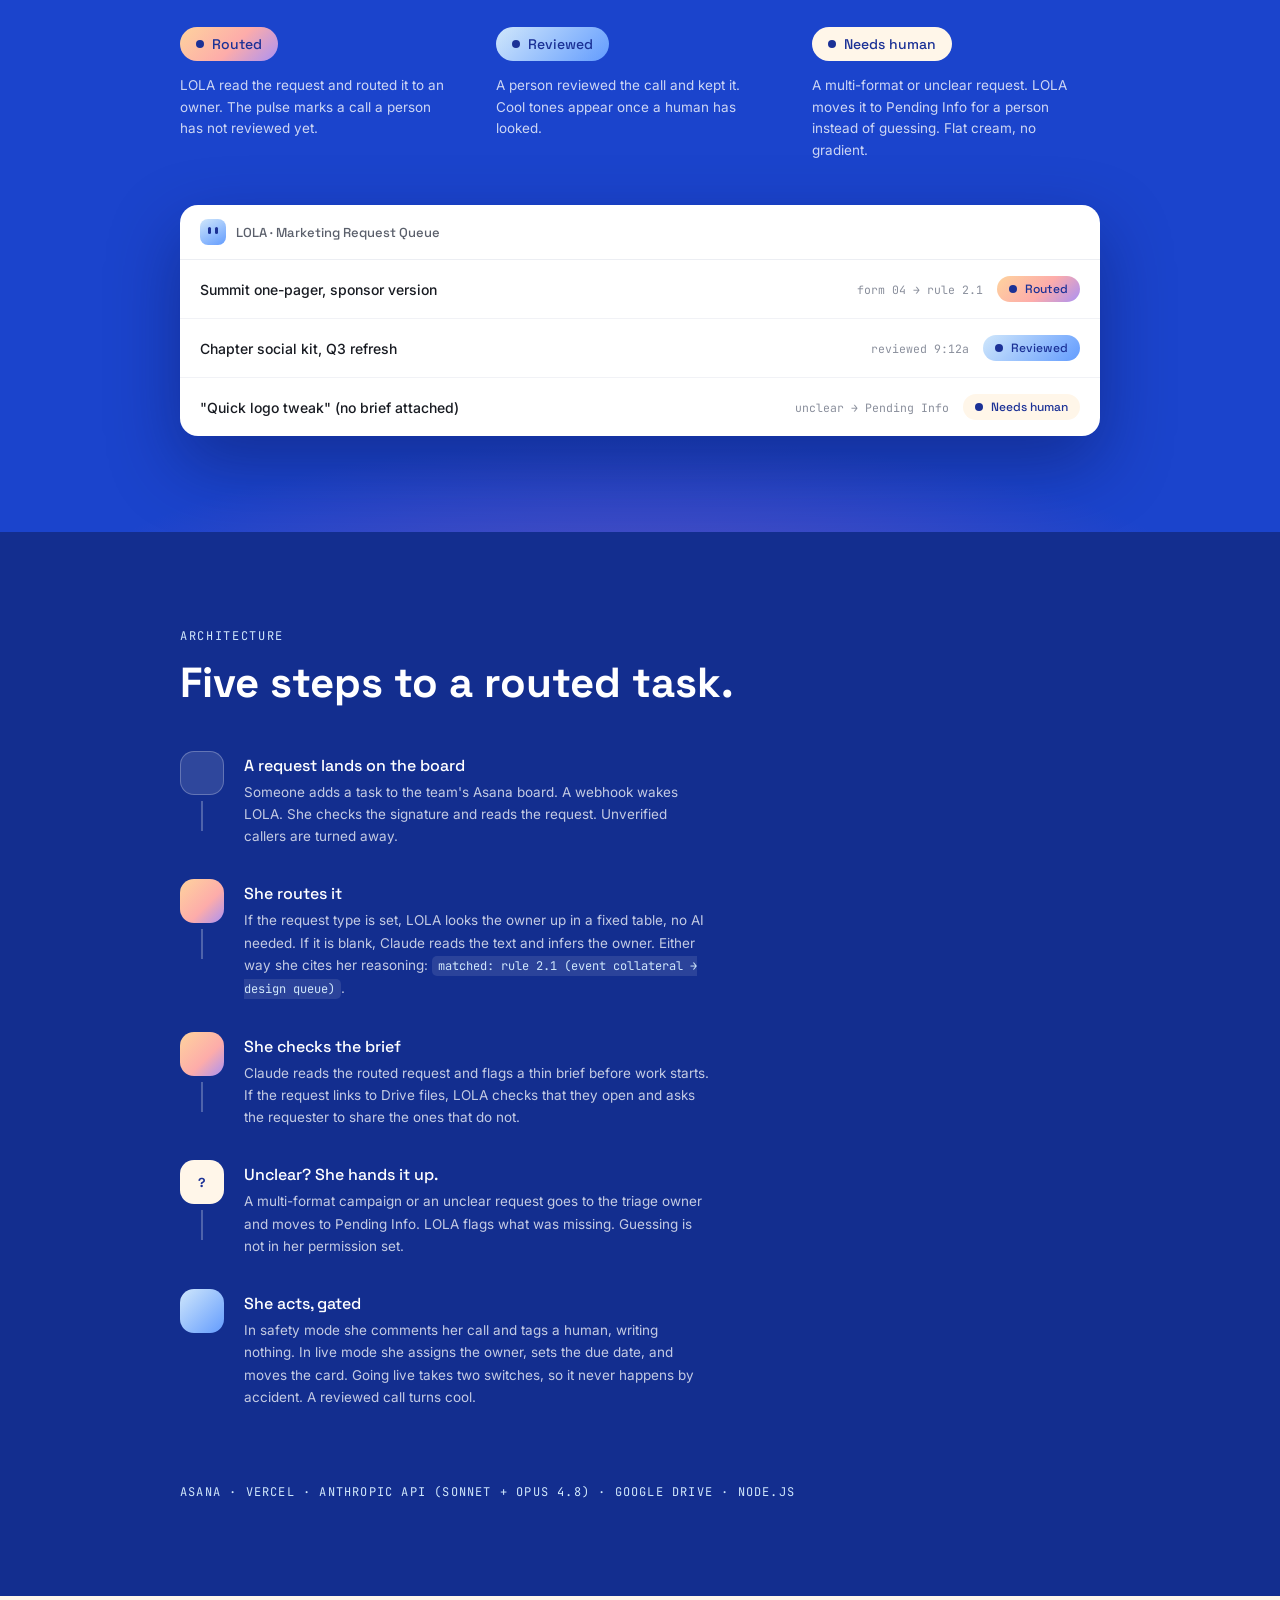
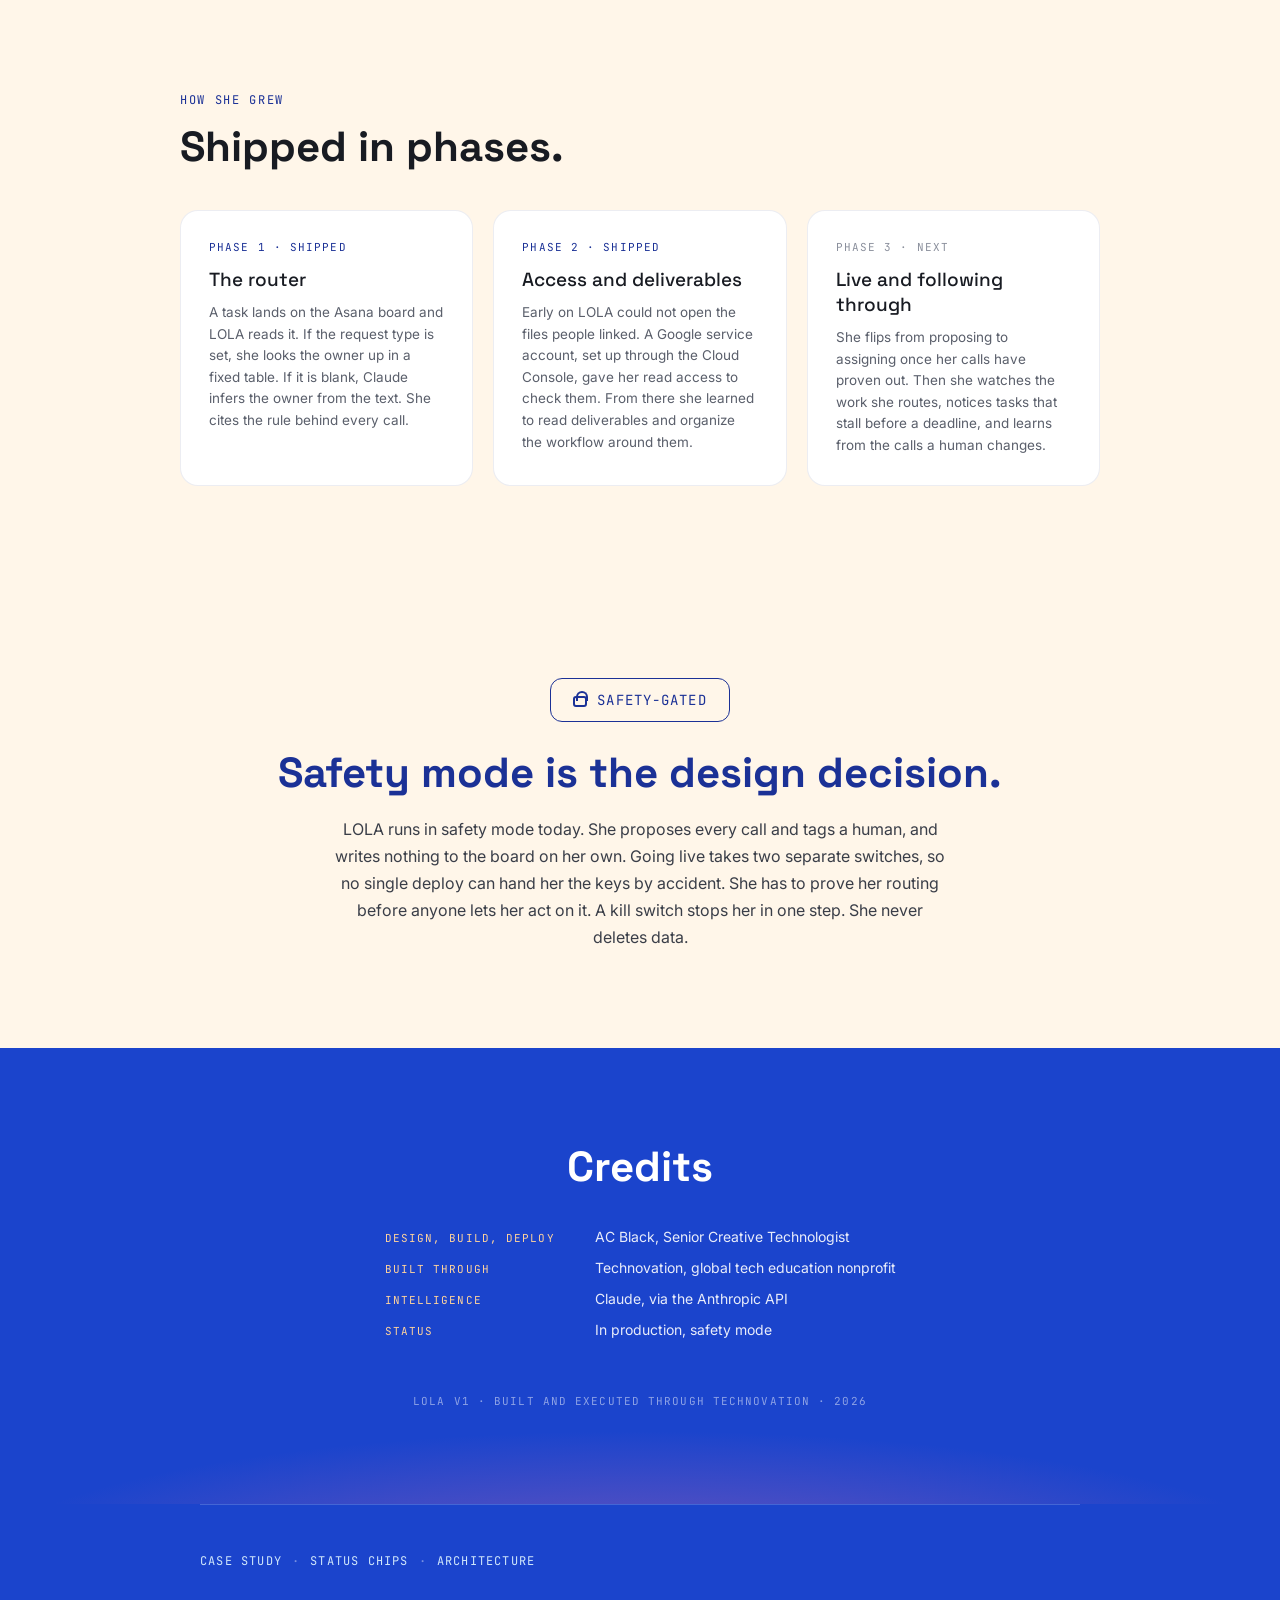
==== commit cfe6dd18: "content: correct status to safety mode, tell the real build story Site said 'in production, live mod" ====
--- a/index.html
+++ b/index.html
@@ -161,7 +161,7 @@
 <header class="hero">
   <img src="assets/lola-hero.png" alt="LOLA logo: a warm gradient letter L holding a smiling chat-bubble face on a blue field">
   <h1>LOLA</h1>
-  <p class="sub">An AI project manager for creative teams. She reads each request on the team's Asana board and routes it to an owner. She started by proposing every call. Once trusted, she assigns on her own.</p>
+  <p class="sub">An AI project manager for creative teams. She reads each request on the team's Asana board and routes it to an owner. Today she proposes every call and a human approves it. Assigning on her own is the gated next step.</p>
   <p class="credit">A build and execution through Technovation</p>
 </header>
 
@@ -336,13 +336,13 @@
       </div>
       <div class="phase-card">
         <p class="tag shipped">Phase 2 · Shipped</p>
-        <h3>The brief check</h3>
-        <p>Claude reads each routed request and flags a thin brief. When a Google Drive account is connected, LOLA checks that linked files open, and asks the requester to share the ones that do not.</p>
+        <h3>Access and deliverables</h3>
+        <p>Early on LOLA could not open the files people linked. A Google service account, set up through the Cloud Console, gave her read access to check them. From there she learned to read deliverables and organize the workflow around them.</p>
       </div>
       <div class="phase-card">
-        <p class="tag">Phase 3 · Roadmap</p>
-        <h3>Follow-through</h3>
-        <p>Next she watches the work after she routes it. She notices tasks that stall before a deadline. She learns the rulebook from the calls a human overrides.</p>
+        <p class="tag">Phase 3 · Next</p>
+        <h3>Live and following through</h3>
+        <p>She flips from proposing to assigning once her calls have proven out. Then she watches the work she routes, notices tasks that stall before a deadline, and learns from the calls a human changes.</p>
       </div>
     </div>
   </div>
@@ -352,8 +352,8 @@
 <section class="s-safety">
   <div class="wrap">
     <span class="safety-badge"><span class="lock"></span>SAFETY-GATED</span>
-    <h2>She earned the right to act.</h2>
-    <p class="body-copy">LOLA shipped in safety mode. She proposed every call and tagged a human, and wrote nothing to the board. Going live takes two separate switches, so no single deploy can hand her the keys by accident. She proved her routing for a week before anyone let her act on it. A kill switch stops her in one step. She never deletes data.</p>
+    <h2>Safety mode is the design decision.</h2>
+    <p class="body-copy">LOLA runs in safety mode today. She proposes every call and tags a human, and writes nothing to the board on her own. Going live takes two separate switches, so no single deploy can hand her the keys by accident. She has to prove her routing before anyone lets her act on it. A kill switch stops her in one step. She never deletes data.</p>
   </div>
 </section>
 
@@ -365,7 +365,7 @@
       <div class="credit-item"><span class="role">Design, build, deploy</span><span class="val">AC Black, Senior Creative Technologist</span></div>
       <div class="credit-item"><span class="role">Built through</span><span class="val">Technovation, global tech education nonprofit</span></div>
       <div class="credit-item"><span class="role">Intelligence</span><span class="val">Claude, via the Anthropic API</span></div>
-      <div class="credit-item"><span class="role">Status</span><span class="val">In production, live mode</span></div>
+      <div class="credit-item"><span class="role">Status</span><span class="val">In production, safety mode</span></div>
     </div>
     <p class="fin">LOLA V1 · BUILT AND EXECUTED THROUGH TECHNOVATION · 2026</p>
   </div>
